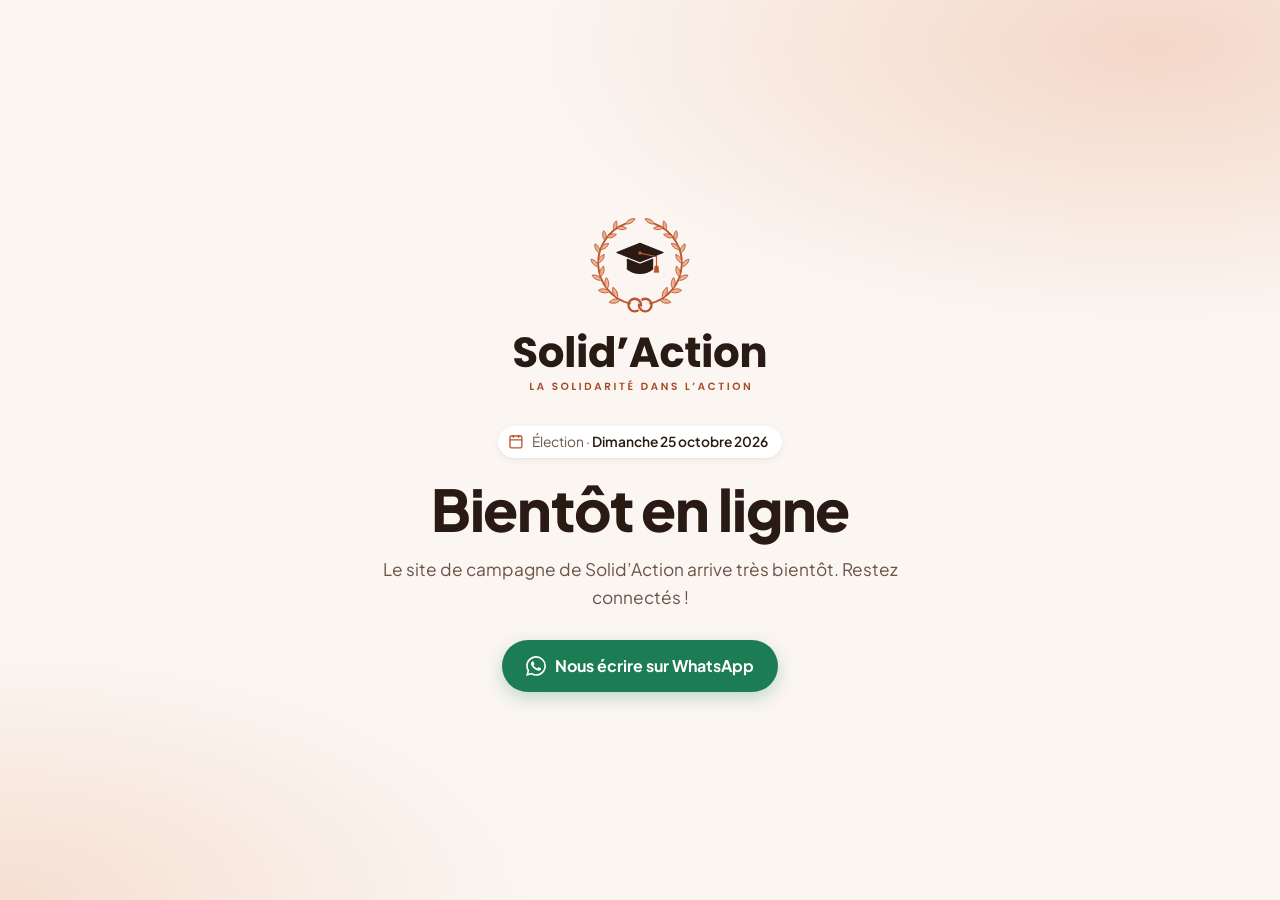
==== index.html @ 733fe998 "Photo de Pape Mamadou KANE (bureau et équipe)" ====
<!doctype html>
<html lang="fr">
<head>
  <meta charset="utf-8">
  <meta name="viewport" content="width=device-width, initial-scale=1, viewport-fit=cover">
  <title>Votez Solid’Action — Salam, candidat à la présidence de l’ASEST</title>
  <meta name="description" content="Salam et la liste Solid’Action, candidats à la présidence de l’Association des Étudiants et Stagiaires Sénégalais de Toulouse. Élection le dimanche 25 octobre 2026. La solidarité dans l’action.">
  <meta name="author" content="Cheikh Awa Balla Mbacke CISSE">
  <meta name="theme-color" content="#FBF6F1">

  <!-- Aperçu du lien sur WhatsApp, Facebook, etc.
       Adresse du site sur GitHub Pages. Si l'adresse change (nom de domaine personnalisé…),
       remplacez-la dans og:url et og:image. Voir README.md. -->
  <meta property="og:type" content="website">
  <meta property="og:locale" content="fr_FR">
  <meta property="og:site_name" content="Solid’Action">
  <meta property="og:title" content="Votez Solid’Action le 25 octobre — Salam, candidat à la présidence de l’ASEST">
  <meta property="og:description" content="Solidifier l’existant, rassembler les forces, construire la suite. Ensemble pour une meilleure communauté. Découvrez le programme et l’équipe de Salam.">
  <meta property="og:url" content="https://bambaxyz.github.io/Solid-Action/">
  <meta property="og:image" content="https://bambaxyz.github.io/Solid-Action/images/og-image.jpg?v=3">
  <meta property="og:image:width" content="1200">
  <meta property="og:image:height" content="630">
  <meta property="og:image:alt" content="Votez Solid’Action — Salam, candidat à la présidence de l’ASEST, élection le 25 octobre 2026">
  <meta name="twitter:card" content="summary_large_image">

  <link rel="icon" href="favicon.svg" type="image/svg+xml">
  <link rel="icon" href="images/logo/favicon-32.png" sizes="32x32" type="image/png">
  <link rel="apple-touch-icon" href="images/logo/apple-touch-icon.png">

  <link rel="preload" href="fonts/plus-jakarta-sans-latin-800-normal.woff2" as="font" type="font/woff2" crossorigin>
  <link rel="preload" href="fonts/plus-jakarta-sans-latin-400-normal.woff2" as="font" type="font/woff2" crossorigin>
  <link rel="stylesheet" href="css/style.css?v=202609251226">
  <!-- Le contenu est chargé tout de suite pour savoir si le site est ouvert ou en mode « Bientôt disponible » -->
  <script src="content.js?v=202609251226"></script>
  <script>
    (function () {
      try {
        var a = SITE.acces || {};
        if (a.ouvert !== false) return;
        var cle = "solidaction-apercu", code = new URLSearchParams(location.search).get("apercu"), memo = null;
        try {
          if (code === "off") localStorage.removeItem(cle);
          else if (code) localStorage.setItem(cle, code);
          memo = localStorage.getItem(cle);
        } catch (e) {}
        if ((code || memo) === a.codeApercu) document.documentElement.classList.add("apercu");
        else document.documentElement.classList.add("verrou");
      } catch (e) {}
    })();
  </script>
</head>
<body>
  <!-- Page d'attente (mode « Bientôt disponible », voir content.js section 0) -->
  <div class="bientot" id="bientot"></div>

  <a class="skip-link" href="#contenu">Aller au contenu</a>

  <!-- 1. MENU -->
  <header class="site-header" id="haut">
    <div class="container header-inner">
      <a class="brand" href="#accueil" aria-label="Solid’Action, retour à l’accueil">
        <img src="images/logo/logo-menu.svg" alt="Solid’Action" width="178" height="40">
      </a>
      <button class="burger" type="button" aria-expanded="false" aria-controls="menu" aria-label="Ouvrir le menu">
        <span></span><span></span><span></span>
      </button>
      <nav class="nav" id="menu" aria-label="Navigation principale">
        <ul>
          <li><a href="#candidat">Candidat</a></li>
          <li><a href="#programme">Programme</a></li>
          <li><a href="#gouvernement">Gouvernement</a></li>
          <li><a href="#equipe">Équipe</a></li>
          <li><a href="#contact">Contact</a></li>
        </ul>
        <a class="btn btn-primary btn-sm nav-cta" data-whatsapp href="#contact"><span data-icon="whatsapp"></span>WhatsApp</a>
      </nav>
    </div>
  </header>

  <main id="contenu">
    <noscript><p class="noscript">Activez JavaScript pour afficher le contenu du site Solid’Action.</p></noscript>

    <!-- 2. ACCUEIL -->
    <section class="hero" id="accueil" aria-labelledby="hero-titre">
      <div class="container hero-grid">
        <div class="hero-photo" data-hero-photo></div>
        <div class="hero-text">
          <p class="hero-badge" data-election-badge></p>
          <h1 id="hero-titre" class="hero-name" data-candidat-nom></h1>
          <p class="hero-role" data-candidat-fonction></p>
          <p class="hero-devise" data-slogan></p>
          <div class="countdown" data-countdown aria-live="off"></div>
          <div class="hero-actions">
            <a class="btn btn-primary" href="#programme">Découvrir le programme<span data-icon="bas"></span></a>
            <a class="btn btn-whatsapp" data-whatsapp href="#contact"><span data-icon="whatsapp"></span>Nous écrire sur WhatsApp</a>
          </div>
        </div>
      </div>
    </section>

    <!-- 3. LE CANDIDAT -->
    <section class="section" id="candidat" aria-labelledby="candidat-titre">
      <div class="container">
        <div class="candidat-grid">
          <div class="candidat-photo reveal" data-candidat-portrait></div>
          <div class="candidat-text reveal">
            <p class="eyebrow">Le candidat</p>
            <h2 id="candidat-titre" class="section-title" data-candidat-titre></h2>
            <p class="lead" data-candidat-accroche></p>
            <div class="bio" data-candidat-bio></div>
            <ul class="parcours" data-candidat-parcours></ul>
          </div>
        </div>
        <figure class="quote reveal" data-candidat-citation></figure>
        <ul class="stats" data-candidat-chiffres></ul>
      </div>
    </section>

    <!-- 4. NOS VALEURS -->
    <section class="section section-soft" id="valeurs" aria-labelledby="valeurs-titre">
      <div class="container">
        <div class="section-head center reveal">
          <img class="valeurs-logo" src="images/logo/logo-complet.svg" alt="Solid’Action — La solidarité dans l’action" width="280" height="190" loading="lazy">
          <h2 id="valeurs-titre" class="visually-hidden">Nos valeurs</h2>
          <p class="eyebrow">Nos valeurs</p>
        </div>
        <ul class="valeurs" data-valeurs></ul>
      </div>
    </section>

    <!-- 5. LE PROGRAMME -->
    <section class="section" id="programme" aria-labelledby="programme-titre">
      <div class="container">
        <div class="section-head reveal">
          <p class="eyebrow">Le programme</p>
          <h2 id="programme-titre" class="section-title">Nos propositions, commission par commission</h2>
          <p class="section-intro">Pour chaque commission : ce qui ne va pas aujourd’hui, et ce que nous ferons concrètement.</p>
        </div>
        <div class="commissions" data-commissions></div>
      </div>
    </section>

    <!-- 6. LE GOUVERNEMENT -->
    <section class="section section-dark" id="gouvernement" aria-labelledby="gouvernement-titre">
      <div class="container">
        <div class="section-head center reveal">
          <p class="eyebrow">L’équipe dirigeante</p>
          <h2 id="gouvernement-titre" class="section-title">Le gouvernement Solid’Action</h2>
          <p class="section-intro" data-gouvernement-intro></p>
        </div>
        <div class="organigramme" data-gouvernement></div>
      </div>
    </section>

    <!-- 7. NOS 100 PREMIERS JOURS -->
    <section class="section" id="cent-jours" aria-labelledby="cent-jours-titre">
      <div class="container">
        <div class="section-head center reveal">
          <p class="eyebrow">Nos engagements datés</p>
          <h2 id="cent-jours-titre" class="section-title">Nos 100 premiers jours</h2>
        </div>
        <ol class="timeline" data-cent-jours></ol>
      </div>
    </section>

    <!-- 8. DÉJÀ EN ACTION -->
    <section class="section section-soft" id="realisations" aria-labelledby="realisations-titre">
      <div class="container">
        <div class="section-head reveal">
          <p class="eyebrow">Déjà en action</p>
          <h2 id="realisations-titre" class="section-title">Nous n’avons pas attendu l’élection</h2>
        </div>
        <ul class="realisations" data-realisations></ul>
        <div class="guide reveal" data-guide></div>
      </div>
    </section>

    <!-- 9. L'ÉQUIPE DE CAMPAGNE -->
    <section class="section" id="equipe" aria-labelledby="equipe-titre">
      <div class="container">
        <div class="section-head center reveal">
          <p class="eyebrow">L’équipe de campagne</p>
          <h2 id="equipe-titre" class="section-title">Ils et elles portent la campagne</h2>
        </div>
        <ul class="equipe" data-equipe></ul>
      </div>
    </section>

    <!-- 10. LA VIDÉO -->
    <section class="section section-soft" id="video" aria-labelledby="video-titre">
      <div class="container video-grid">
        <div class="video-text reveal">
          <p class="eyebrow">La vidéo</p>
          <h2 id="video-titre" class="section-title" data-video-titre></h2>
          <p class="section-intro" data-video-texte></p>
        </div>
        <div class="video-frame reveal" data-video></div>
      </div>
    </section>

    <!-- 11. BOÎTE À IDÉES (envoi par WhatsApp, ou par Formspree si configuré dans content.js) -->
    <section class="section" id="idees" aria-labelledby="idees-titre">
      <div class="container narrow">
        <div class="section-head center reveal">
          <p class="eyebrow">Boîte à idées</p>
          <h2 id="idees-titre" class="section-title">Votre idée compte</h2>
          <p class="section-intro" data-idees-intro></p>
        </div>
        <form class="form reveal" name="boite-a-idees" method="POST" data-idees-form>
          <p class="visually-hidden"><label>Ne pas remplir : <input name="_gotcha" tabindex="-1" autocomplete="off"></label></p>
          <div class="field">
            <label for="idee">Votre idée <span class="req" aria-hidden="true">*</span></label>
            <textarea id="idee" name="idee" rows="5" required maxlength="2000" placeholder="Exemple : organiser des cours de français pour les nouveaux arrivants…"></textarea>
          </div>
          <div class="field">
            <label for="commission">Commission concernée</label>
            <select id="commission" name="commission" data-commission-select>
              <option value="Je ne sais pas">Je ne sais pas</option>
            </select>
          </div>
          <div class="field">
            <label for="nom">Votre nom <span class="optional">(facultatif)</span></label>
            <input id="nom" name="nom" type="text" autocomplete="name" maxlength="120">
          </div>
          <button class="btn btn-primary btn-block" type="submit"><span data-icon="envoyer"></span>Envoyer mon idée</button>
          <p class="form-note" data-form-note></p>
          <p class="form-status" role="status" aria-live="polite" data-form-status></p>
        </form>
      </div>
    </section>

    <!-- 12. QUESTIONS FRÉQUENTES -->
    <section class="section section-soft" id="faq" aria-labelledby="faq-titre">
      <div class="container narrow">
        <div class="section-head center reveal">
          <p class="eyebrow">Questions fréquentes</p>
          <h2 id="faq-titre" class="section-title">Voter, mode d’emploi</h2>
        </div>
        <div class="faq" data-faq></div>
      </div>
    </section>
  </main>

  <!-- 13. PIED DE PAGE -->
  <footer class="site-footer" id="contact">
    <div class="container footer-grid">
      <div class="footer-brand">
        <img src="images/logo/logo-complet-clair.svg" alt="Solid’Action — La solidarité dans l’action" width="240" height="163" loading="lazy">
      </div>
      <div class="footer-vote" data-footer-vote></div>
      <div class="footer-contact">
        <h2 class="footer-title">Nous contacter</h2>
        <ul class="footer-list" data-footer-contact></ul>
        <ul class="socials" data-socials></ul>
        <a class="btn btn-whatsapp" data-whatsapp href="#contact"><span data-icon="whatsapp"></span>Nous écrire sur WhatsApp</a>
      </div>
    </div>
    <div class="container footer-bottom">
      <p data-footer-bottom></p>
      <a href="#haut" class="to-top">Haut de page ↑</a>
    </div>
  </footer>

  <a class="wa-float" data-whatsapp href="#contact" aria-label="Nous écrire sur WhatsApp"><span data-icon="whatsapp"></span></a>

  <script src="js/icones.js?v=202609251226"></script>
  <script src="js/main.js?v=202609251226"></script>
</body>
</html>
---- css/style.css ----
/* ==========================================================================
   Solid'Action — feuille de style
   Mobile d'abord, puis tablette (≥ 768 px) et ordinateur (≥ 1024 px).
   ========================================================================== */

/* ---------- Polices (hébergées sur le site pour un chargement rapide) ---------- */
@font-face { font-family: "Plus Jakarta Sans"; font-weight: 400; font-style: normal; font-display: swap; src: url("../fonts/plus-jakarta-sans-latin-400-normal.woff2") format("woff2"); }
@font-face { font-family: "Plus Jakarta Sans"; font-weight: 500; font-style: normal; font-display: swap; src: url("../fonts/plus-jakarta-sans-latin-500-normal.woff2") format("woff2"); }
@font-face { font-family: "Plus Jakarta Sans"; font-weight: 600; font-style: normal; font-display: swap; src: url("../fonts/plus-jakarta-sans-latin-600-normal.woff2") format("woff2"); }
@font-face { font-family: "Plus Jakarta Sans"; font-weight: 700; font-style: normal; font-display: swap; src: url("../fonts/plus-jakarta-sans-latin-700-normal.woff2") format("woff2"); }
@font-face { font-family: "Plus Jakarta Sans"; font-weight: 800; font-style: normal; font-display: swap; src: url("../fonts/plus-jakarta-sans-latin-800-normal.woff2") format("woff2"); }

/* ---------- Couleurs et réglages (contrastes vérifiés AA) ---------- */
:root {
  --terracotta: #B9562F;       /* boutons, icônes, grands éléments (blanc dessus : 4,7:1) */
  --terracotta-dark: #9C4424;  /* survol des boutons */
  --terracotta-text: #A84A26;  /* petits textes terracotta sur fond crème (5,3:1) */
  --peach: #E9A98B;
  --peach-soft: #F8E3D7;
  --cream: #FBF6F1;
  --sand: #F5EBE3;
  --white: #FFFFFF;
  --brown: #2A1A14;            /* textes (15,6:1 sur crème) */
  --brown-2: #3B261D;
  --muted: #6B5448;            /* textes secondaires (6,5:1 sur crème) */
  --line: #EBDDD3;
  --whatsapp: #1C7C54;         /* vert WhatsApp foncé (blanc dessus : 5,2:1) */
  --todo: #FFF0A6;

  --font-title: "Plus Jakarta Sans", "Avenir Next", "Segoe UI", system-ui, sans-serif;
  --font-body: "Plus Jakarta Sans", "Segoe UI", system-ui, -apple-system, sans-serif;

  --radius-sm: 12px;
  --radius: 20px;
  --radius-lg: 28px;
  --shadow-sm: 0 1px 2px rgba(42, 26, 20, .05), 0 2px 8px rgba(42, 26, 20, .05);
  --shadow: 0 2px 4px rgba(42, 26, 20, .04), 0 12px 32px rgba(42, 26, 20, .08);
  --header-h: 64px;
  --gutter: 20px;
  --section-y: 72px;
}

/* ---------- Base ---------- */
*, *::before, *::after { box-sizing: border-box; }
html { scroll-behavior: smooth; scroll-padding-top: calc(var(--header-h) + 12px); -webkit-text-size-adjust: 100%; }
body {
  margin: 0;
  font-family: var(--font-body);
  font-size: 1rem;
  line-height: 1.6;
  color: var(--brown);
  background: var(--cream);
  -webkit-font-smoothing: antialiased;
  overflow-x: hidden;
}
img, svg, video, iframe { display: block; max-width: 100%; }
img { height: auto; }
h1, h2, h3 { font-family: var(--font-title); font-weight: 700; line-height: 1.15; margin: 0; letter-spacing: -.01em; }
h1, h2 { font-weight: 800; }
p { margin: 0; }
ul, ol { margin: 0; padding: 0; list-style: none; }
a { color: var(--terracotta-text); text-underline-offset: 3px; }
button, input, select, textarea { font: inherit; color: inherit; }
:focus-visible { outline: 3px solid var(--terracotta); outline-offset: 3px; border-radius: 6px; }

.container { width: 100%; max-width: 1160px; margin: 0 auto; padding: 0 var(--gutter); }
.container.narrow { max-width: 760px; }
.visually-hidden { position: absolute !important; width: 1px; height: 1px; padding: 0; margin: -1px; overflow: hidden; clip: rect(0 0 0 0); white-space: nowrap; border: 0; }
.skip-link { position: absolute; left: 12px; top: -60px; z-index: 100; background: var(--brown); color: var(--cream); padding: 10px 16px; border-radius: 10px; }
.skip-link:focus { top: 12px; }
.noscript { padding: 120px 20px; text-align: center; }
mark.todo { background: var(--todo); color: var(--brown); border-radius: 4px; padding: 0 .25em; font-size: .88em; font-weight: 500; }
.icon { width: 1.25em; height: 1.25em; flex-shrink: 0; }

/* Petits titres en capitales espacées, précédés d'une feuille de laurier */
.eyebrow {
  display: inline-flex; align-items: center; gap: .6em;
  font-family: var(--font-title); font-weight: 700;
  font-size: .78rem; letter-spacing: .2em; text-transform: uppercase;
  color: var(--terracotta-text);
  margin-bottom: 14px;
}
.eyebrow::before {
  content: ""; width: 18px; height: 9px; flex-shrink: 0;
  background: currentColor;
  -webkit-mask: url("data:image/svg+xml,%3Csvg xmlns='http://www.w3.org/2000/svg' viewBox='0 0 20 10'%3E%3Cpath d='M0 5C5 -.5 14 -.5 20 5 14 10.5 5 10.5 0 5Z'/%3E%3C/svg%3E") center/contain no-repeat;
          mask: url("data:image/svg+xml,%3Csvg xmlns='http://www.w3.org/2000/svg' viewBox='0 0 20 10'%3E%3Cpath d='M0 5C5 -.5 14 -.5 20 5 14 10.5 5 10.5 0 5Z'/%3E%3C/svg%3E") center/contain no-repeat;
  transform: rotate(-25deg);
}
.eyebrow .icon { display: none; }

/* ---------- Boutons ---------- */
.btn {
  display: inline-flex; align-items: center; justify-content: center; gap: .55em;
  min-height: 52px; padding: 12px 24px;
  border: 0; border-radius: 999px;
  font-family: var(--font-title); font-weight: 700; font-size: 1rem; line-height: 1.2;
  text-decoration: none; text-align: center; cursor: pointer;
  transition: background-color .2s, transform .2s, box-shadow .2s;
}
.btn:hover { transform: translateY(-1px); }
.btn:active { transform: none; }
.btn-primary { background: var(--terracotta); color: var(--white); box-shadow: 0 6px 18px rgba(185, 86, 47, .28); }
.btn-primary:hover { background: var(--terracotta-dark); }
.btn-whatsapp { background: var(--whatsapp); color: var(--white); box-shadow: 0 6px 18px rgba(28, 124, 84, .25); }
.btn-whatsapp:hover { background: #166645; }
.btn-light { background: var(--cream); color: var(--terracotta-text); }
.btn-light:hover { background: var(--white); }
.btn-sm { min-height: 42px; padding: 8px 18px; font-size: .92rem; }
.btn-block { width: 100%; }
.btn[disabled] { opacity: .6; cursor: wait; }

/* ---------- Sections ---------- */
.section { padding: var(--section-y) 0; position: relative; }
.section-soft { background: var(--sand); }
.section-head { margin-bottom: 40px; max-width: 680px; }
.section-head.center { text-align: center; margin-left: auto; margin-right: auto; }
.section-title { font-size: clamp(1.75rem, 6.4vw, 2.6rem); }
.section-intro { margin-top: 14px; color: var(--muted); font-size: 1.05rem; }
.section-head.center .section-intro { margin-left: auto; margin-right: auto; }
.lead { font-size: 1.15rem; line-height: 1.55; font-weight: 500; margin: 16px 0; }

/* ---------- Avatars (photo ou initiales) ---------- */
.avatar {
  position: relative; display: grid; place-items: center; overflow: hidden; flex-shrink: 0;
  border-radius: 50%;
  background: linear-gradient(140deg, #C9683F 0%, #9C4424 100%);
  color: var(--cream);
}
.avatar img { width: 100%; height: 100%; object-fit: cover; }
.avatar-initials { font-family: var(--font-title); font-weight: 600; letter-spacing: .02em; line-height: 1; }
.avatar::after { /* anneau décoratif discret, rappel du logo */
  content: ""; position: absolute; inset: 7%; border: 1.5px solid rgba(251, 246, 241, .22); border-radius: inherit; pointer-events: none;
}
.avatar:has(img)::after { display: none; }
.avatar-anonyme { display: grid; place-items: center; opacity: .85; }
.avatar-anonyme .icon { width: .95em; height: .95em; }
.avatar-md { width: 64px; height: 64px; font-size: 1.3rem; }
.avatar-lg { width: 132px; height: 132px; font-size: 2.6rem; box-shadow: 0 0 0 6px var(--brown), 0 0 0 8px var(--peach); }
.avatar-team { width: 84px; height: 84px; font-size: 1.5rem; box-shadow: 0 0 0 4px var(--white), var(--shadow); }
.avatar-portrait { width: 100%; aspect-ratio: 4 / 5; border-radius: var(--radius-lg); font-size: clamp(4rem, 22vw, 8rem); }
.avatar-portrait::after { border-radius: calc(var(--radius-lg) - 8px); }

/* ---------- Mode « Bientôt disponible » ---------- */
.bientot { display: none; }
html.verrou body > *:not(.bientot) { display: none !important; }
html.verrou .bientot {
  display: flex; align-items: center; justify-content: center; min-height: 100vh; min-height: 100dvh; padding: 40px var(--gutter);
  text-align: center; position: relative; overflow: hidden;
  background:
    radial-gradient(ellipse 70% 45% at 90% 5%, rgba(233, 169, 139, .4), transparent 70%),
    radial-gradient(ellipse 60% 40% at 0% 100%, rgba(233, 169, 139, .3), transparent 70%),
    var(--cream);
}
.bientot-inner { max-width: 520px; display: flex; flex-direction: column; align-items: center; }
.bientot-logo { width: min(280px, 72vw); height: auto; margin-bottom: 28px; }
.bientot .hero-badge { margin-bottom: 18px; }
.bientot h1 { font-size: clamp(2.2rem, 10vw, 3.6rem); letter-spacing: -.02em; }
.bientot-texte { margin: 14px 0 28px; color: var(--muted); font-size: 1.08rem; }
.apercu-badge {
  position: fixed; z-index: 60; left: 12px; bottom: calc(12px + env(safe-area-inset-bottom));
  background: var(--brown); color: var(--cream); font-size: .75rem; font-weight: 600; text-decoration: none;
  padding: 7px 12px; border-radius: 999px; box-shadow: var(--shadow); opacity: .9;
}

/* ==========================================================================
   1. MENU
   ========================================================================== */
.site-header {
  position: fixed; inset: 0 0 auto; z-index: 50; height: var(--header-h);
  background: rgba(251, 246, 241, .9);
  -webkit-backdrop-filter: saturate(1.4) blur(12px); backdrop-filter: saturate(1.4) blur(12px);
  transition: box-shadow .25s, background-color .25s;
}
.site-header.is-scrolled { box-shadow: 0 1px 0 var(--line), 0 6px 20px rgba(42, 26, 20, .06); }
.header-inner { height: 100%; display: flex; align-items: center; justify-content: space-between; gap: 16px; }
.brand img { height: 38px; width: auto; }
.burger {
  width: 46px; height: 46px; margin-right: -8px; border: 0; background: none; cursor: pointer;
  display: grid; place-content: center; gap: 5px; border-radius: 12px;
}
.burger span { display: block; width: 24px; height: 2.5px; background: var(--brown); border-radius: 2px; transition: transform .25s, opacity .2s; }
.menu-open .burger span:nth-child(1) { transform: translateY(7.5px) rotate(45deg); }
.menu-open .burger span:nth-child(2) { opacity: 0; }
.menu-open .burger span:nth-child(3) { transform: translateY(-7.5px) rotate(-45deg); }

.nav {
  position: fixed; top: var(--header-h); left: 0; right: 0;
  background: var(--cream); padding: 8px var(--gutter) 28px;
  box-shadow: 0 18px 30px rgba(42, 26, 20, .12);
  visibility: hidden; opacity: 0; transform: translateY(-8px);
  transition: opacity .22s, transform .22s, visibility 0s .22s;
}
.menu-open .nav { visibility: visible; opacity: 1; transform: none; transition: opacity .22s, transform .22s; }
.menu-open.site-header { background: var(--cream); }
.nav a:not(.btn) {
  display: block; padding: 14px 4px; border-bottom: 1px solid var(--line);
  font-family: var(--font-title); font-weight: 600; font-size: 1.15rem; color: var(--brown); text-decoration: none;
}
.nav a.is-active { color: var(--terracotta-text); }
.nav-cta { margin-top: 20px; width: 100%; }
.nav-cta.btn-primary { background: var(--whatsapp); box-shadow: none; }

/* ==========================================================================
   2. ACCUEIL
   ========================================================================== */
.hero {
  position: relative; overflow: hidden;
  padding: calc(var(--header-h) + 28px) 0 64px;
  background:
    radial-gradient(ellipse 60% 45% at 85% 12%, rgba(233, 169, 139, .35), transparent 70%),
    radial-gradient(ellipse 50% 40% at 0% 90%, rgba(233, 169, 139, .22), transparent 70%),
    var(--cream);
}
.hero::before { /* couronne de lauriers en filigrane */
  content: ""; position: absolute; width: 520px; height: 520px; right: -190px; bottom: -150px;
  background: url("../images/logo/logo-symbole.svg") center/contain no-repeat;
  opacity: .07; pointer-events: none;
}
.hero-grid { display: grid; gap: 32px; align-items: center; position: relative; }
.hero-photo {
  position: relative; width: min(56vw, 230px); margin: 0 auto; aspect-ratio: 4 / 5;
}
.hero-photo::before { /* arche décalée */
  content: ""; position: absolute; inset: 0; transform: translate(12px, 12px);
  border-radius: 999px 999px var(--radius-lg) var(--radius-lg);
  border: 2px solid var(--peach);
}
.hero-photo > img { object-position: 50% 12%; }
.hero-photo > img, .hero-placeholder {
  position: relative; width: 100%; height: 100%; object-fit: cover;
  border-radius: 999px 999px var(--radius-lg) var(--radius-lg);
  box-shadow: var(--shadow);
}
.hero-placeholder {
  display: grid; place-items: center; align-content: center; gap: 4px;
  background: linear-gradient(160deg, #C9683F 0%, #9C4424 100%);
  color: var(--cream);
}
.hero-placeholder img { width: 46%; height: auto; opacity: .95; }
.hero-placeholder-initials { font-family: var(--font-title); font-weight: 700; font-size: clamp(2.4rem, 12vw, 4rem); line-height: 1; letter-spacing: .04em; }

.hero-text { text-align: center; }
.hero-badge {
  display: inline-flex; align-items: center; gap: 8px; margin-bottom: 18px; padding: 7px 14px 7px 10px;
  background: var(--white); border-radius: 999px; box-shadow: var(--shadow-sm);
  font-size: .86rem; color: var(--muted); line-height: 1.3;
}
.hero-badge strong { color: var(--brown); font-weight: 600; }
.hero-badge .icon { color: var(--terracotta); width: 1.15em; height: 1.15em; }
.hero-name { font-size: clamp(2.4rem, 12.4vw, 5rem); line-height: 1; letter-spacing: -.025em; }
.hero-kicker { display: block; font-size: .36em; letter-spacing: .2em; text-transform: uppercase; color: var(--terracotta-text); font-weight: 600; margin-bottom: .45em; }
.hero-role { margin: 16px auto 0; max-width: 36ch; font-size: 1.02rem; color: var(--muted); font-weight: 500; line-height: 1.5; }
.hero-role strong { color: var(--brown); font-weight: 700; }
.hero-devise {
  margin: 16px auto 0; max-width: 34ch; padding-top: 16px; border-top: 1.5px solid var(--peach);
  font-family: var(--font-title); font-weight: 600; font-size: 1.02rem; line-height: 1.5; color: var(--terracotta-text);
}
.hero-slogan {
  display: inline-flex; align-items: center; gap: 10px; margin-top: 18px; white-space: nowrap;
  font-family: var(--font-title); font-weight: 600; font-size: clamp(.68rem, 3.1vw, .8rem); letter-spacing: .18em; text-transform: uppercase; color: var(--terracotta-text);
}
.hero-slogan::before, .hero-slogan::after { content: ""; width: 22px; height: 1.5px; background: var(--peach); }

.countdown { display: grid; grid-template-columns: repeat(4, 1fr); gap: 8px; margin: 26px auto 0; max-width: 380px; }
.cd-item { background: var(--white); border-radius: 16px; padding: 12px 4px 10px; box-shadow: var(--shadow-sm); display: grid; text-align: center; }
.cd-num { font-family: var(--font-title); font-weight: 800; font-size: clamp(1.4rem, 7vw, 1.9rem); line-height: 1.1; font-variant-numeric: tabular-nums; }
.cd-label { font-size: .68rem; letter-spacing: .14em; text-transform: uppercase; color: var(--muted); font-weight: 600; }
.cd-done { grid-column: 1 / -1; background: var(--white); border-radius: 16px; padding: 16px; font-family: var(--font-title); font-weight: 600; box-shadow: var(--shadow-sm); }
.hero-actions { display: grid; gap: 12px; margin-top: 28px; }
.hero-actions .btn .icon { width: 1.15em; height: 1.15em; }

/* ==========================================================================
   3. LE CANDIDAT
   ========================================================================== */
.candidat-grid { display: grid; gap: 36px; align-items: center; }
.candidat-photo { max-width: 320px; width: 100%; margin: 0 auto; position: relative; }
.candidat-photo::before {
  content: ""; position: absolute; inset: -14px 14px 14px -14px; border-radius: var(--radius-lg);
  background: var(--peach-soft); z-index: -1;
}
.bio p { color: var(--muted); margin-bottom: 12px; }
.parcours { display: grid; gap: 12px; margin-top: 24px; }
.parcours li { display: flex; gap: 14px; align-items: flex-start; background: var(--white); border-radius: var(--radius-sm); padding: 14px 16px; box-shadow: var(--shadow-sm); }
.parcours strong { display: block; font-family: var(--font-title); font-size: .78rem; letter-spacing: .16em; text-transform: uppercase; color: var(--terracotta-text); }
.parcours span:not(.parcours-icon) { display: block; font-size: .96rem; }
.parcours-icon { display: grid; place-items: center; width: 40px; height: 40px; border-radius: 50%; background: var(--peach-soft); color: var(--terracotta); flex-shrink: 0; }

.quote {
  position: relative; margin: 56px 0 0; padding: 36px 24px 30px;
  background: var(--peach-soft); border-radius: var(--radius-lg); overflow: hidden;
}
.quote::after { /* anneaux entrelacés en filigrane */
  content: ""; position: absolute; right: -30px; bottom: -40px; width: 180px; height: 120px; opacity: .5; pointer-events: none;
  background: url("data:image/svg+xml,%3Csvg xmlns='http://www.w3.org/2000/svg' viewBox='0 0 90 60' fill='none' stroke='%23E9A98B' stroke-width='3'%3E%3Ccircle cx='32' cy='30' r='22'/%3E%3Ccircle cx='58' cy='30' r='22'/%3E%3C/svg%3E") center/contain no-repeat;
}
.quote-mark { display: grid; place-items: center; width: 48px; height: 48px; border-radius: 50%; background: var(--terracotta); color: var(--white); margin-bottom: 16px; }
.quote-mark .icon { width: 22px; height: 22px; }
.quote .eyebrow { margin-bottom: 10px; }
.quote blockquote { margin: 0; position: relative; z-index: 1; }
.quote blockquote p { font-family: var(--font-title); font-weight: 600; font-size: clamp(1.15rem, 4.6vw, 1.6rem); line-height: 1.45; letter-spacing: -.005em; }
.quote-sign { margin-top: 18px; font-weight: 600; color: var(--terracotta-text); position: relative; z-index: 1; }

.stats { display: grid; gap: 12px; margin-top: 24px; }
.stat { background: var(--white); border-radius: var(--radius); padding: 18px 20px; box-shadow: var(--shadow-sm); display: flex; align-items: center; gap: 18px; }
.stat-num { font-family: var(--font-title); font-weight: 800; font-size: 2.2rem; line-height: 1; color: var(--terracotta); min-width: 4.6ch; font-variant-numeric: tabular-nums; white-space: nowrap; }
.stat-label { color: var(--muted); font-size: .95rem; line-height: 1.4; }

/* ==========================================================================
   4. NOS VALEURS
   ========================================================================== */
.valeurs-logo { width: 220px; height: auto; margin: 0 auto 20px; }
#valeurs .section-head { margin-bottom: 32px; }
.valeurs { display: grid; gap: 16px; }
.valeur { background: var(--white); border-radius: var(--radius); padding: 28px 24px; box-shadow: var(--shadow-sm); text-align: center; }
.valeur-icon { display: grid; place-items: center; width: 60px; height: 60px; margin: 0 auto 16px; border-radius: 50%; background: var(--terracotta); color: var(--white); box-shadow: 0 0 0 6px var(--peach-soft); }
.valeur-icon .icon { width: 26px; height: 26px; }
.valeur h3 { font-size: 1.3rem; margin-bottom: 8px; }
.valeur p { color: var(--muted); }

/* ==========================================================================
   5. LE PROGRAMME (accordéon sur mobile)
   ========================================================================== */
.commissions { display: grid; gap: 12px; }
.commission { background: var(--white); border-radius: var(--radius); box-shadow: var(--shadow-sm); border: 1px solid transparent; transition: border-color .2s, box-shadow .2s; }
.commission.is-open { border-color: var(--line); }
.commission-head { font-size: 1.1rem; }
.commission-toggle {
  width: 100%; display: flex; align-items: center; gap: 14px; padding: 16px 18px;
  background: none; border: 0; text-align: left; cursor: pointer; font: inherit; font-weight: 700;
  border-radius: var(--radius);
}
.commission-icon { display: grid; place-items: center; width: 46px; height: 46px; border-radius: 14px; background: var(--peach-soft); color: var(--terracotta); flex-shrink: 0; }
.commission-name { flex: 1; font-family: var(--font-title); }
.commission-chevron { color: var(--terracotta); transition: transform .25s; display: grid; }
.commission.is-open .commission-chevron { transform: rotate(180deg); }
.commission:not(.is-open) .commission-body { display: none; }
.commission-body { padding: 0 18px 22px; }
.constat { font-size: .95rem; color: var(--muted); padding: 14px 16px; background: var(--cream); border-radius: var(--radius-sm); border-left: 3px solid var(--peach); }
.constat-label, .props-label { display: block; font-family: var(--font-title); font-weight: 600; font-size: .72rem; letter-spacing: .18em; text-transform: uppercase; color: var(--terracotta-text); margin-bottom: 4px; font-style: normal; }
.props-label { margin: 18px 0 10px; }
.props { display: grid; gap: 10px; }
.props li { display: flex; gap: 10px; align-items: flex-start; line-height: 1.5; }
.props .icon { color: var(--terracotta); margin-top: .1em; }

/* ==========================================================================
   6. LE GOUVERNEMENT
   ========================================================================== */
.section-dark { background: var(--brown); color: var(--cream); overflow: hidden; }
.section-dark::before { /* lauriers en filigrane */
  content: ""; position: absolute; width: 640px; height: 640px; left: 50%; top: -120px; transform: translateX(-50%);
  background: url("../images/logo/logo-symbole-clair.svg") center/contain no-repeat; opacity: .05; pointer-events: none;
}
.section-dark .eyebrow { color: var(--peach); }
.section-dark .section-intro { color: #D9C6BB; }
.organigramme { position: relative; }
.chef { display: flex; flex-direction: column; align-items: center; text-align: center; gap: 6px; position: relative; padding-bottom: 44px; }
.chef .avatar-lg { margin-bottom: 14px; }
.chef .membre-role { color: var(--peach); }
.chef-nom { font-family: var(--font-title); font-size: 1.9rem; line-height: 1.15; }
.chef-slogan { font-size: .75rem; letter-spacing: .2em; text-transform: uppercase; color: #D9C6BB; }
.chef::after { content: ""; position: absolute; bottom: 0; left: 50%; width: 2px; height: 28px; background: rgba(233, 169, 139, .55); }
.chef-seul::after { display: none; }
/* bureau (vice-présidence, secrétariat…) */
.bureau { display: grid; gap: 16px; position: relative; max-width: 760px; margin: 0 auto; }
.bureau-card { background: var(--cream); color: var(--brown); border-radius: var(--radius); padding: 28px 22px 24px; display: flex; flex-direction: column; align-items: center; text-align: center; gap: 4px; position: relative; }
.avatar-bureau { width: 96px; height: 96px; font-size: 2rem; margin-bottom: 12px; box-shadow: 0 0 0 4px var(--white), 0 0 0 6px var(--peach); }
.bureau-nom { font-size: 1.35rem; }
.bureau-card .membre-statut { max-width: 30ch; }
.bureau-engagement { margin-top: 12px; font-style: italic; color: var(--brown-2); font-size: .95rem; line-height: 1.5; max-width: 34ch; }
.bureau + .poles, .bureau + .annonce { margin-top: 40px; }
/* annonce des commissions à venir */
.annonce { max-width: 860px; margin-left: auto; margin-right: auto; border: 1.5px dashed rgba(233, 169, 139, .5); border-radius: var(--radius); padding: 24px 20px; text-align: center; }
.annonce-texte { display: inline-flex; align-items: flex-start; gap: 10px; color: var(--cream); font-weight: 500; text-align: left; }
.annonce-texte .icon { color: var(--peach); margin-top: .15em; }
.annonce-commissions { display: flex; flex-wrap: wrap; justify-content: center; gap: 8px; margin-top: 18px; }
.annonce-commissions a { white-space: nowrap; display: inline-flex; align-items: center; gap: 8px; padding: 8px 14px; border-radius: 999px; background: rgba(251, 246, 241, .08); color: var(--cream); text-decoration: none; font-size: .88rem; font-weight: 500; transition: background-color .2s; }
.annonce-commissions a:hover { background: var(--terracotta); }
.annonce-commissions .icon { width: 1.05em; height: 1.05em; color: var(--peach); }
.annonce-commissions a:hover .icon { color: var(--cream); }
.poles { display: grid; gap: 16px; position: relative; }
.pole { background: var(--cream); color: var(--brown); border-radius: var(--radius); padding: 20px; display: flex; flex-direction: column; position: relative; }
.pole-head { display: flex; align-items: center; gap: 12px; padding-bottom: 16px; margin-bottom: 4px; border-bottom: 1px solid var(--line); }
.pole-icon { display: grid; place-items: center; width: 44px; height: 44px; border-radius: 14px; background: var(--terracotta); color: var(--white); flex-shrink: 0; }
.pole-kicker { display: block; font-size: .68rem; letter-spacing: .18em; text-transform: uppercase; color: var(--terracotta-text); font-weight: 600; }
.pole-head h3 { font-size: 1.12rem; }
.pole-membres { display: grid; gap: 4px; flex: 1; }
.membre { display: grid; grid-template-columns: auto 1fr; gap: 4px 14px; align-items: center; padding: 14px 0; }
.membre + .membre { border-top: 1px dashed var(--line); }
.membre-info { display: grid; min-width: 0; }
.membre-role { font-size: .68rem; letter-spacing: .14em; text-transform: uppercase; font-weight: 600; color: var(--terracotta-text); }
.membre-nom { font-family: var(--font-title); font-size: 1.02rem; line-height: 1.3; }
.membre-statut { font-size: .88rem; color: var(--muted); }
.membre-engagement { grid-column: 1 / -1; margin-top: 8px; font-size: .92rem; font-style: italic; color: var(--brown-2); padding-left: 12px; border-left: 2px solid var(--peach); }
.pole-link { display: inline-flex; align-items: center; gap: 6px; margin-top: 10px; font-weight: 600; font-size: .92rem; text-decoration: none; align-self: flex-start; }
.pole-link .icon { width: 1.05em; height: 1.05em; transition: transform .2s; }
.pole-link:hover .icon { transform: translateX(3px); }

/* ==========================================================================
   7. NOS 100 PREMIERS JOURS (verticale sur mobile)
   ========================================================================== */
.timeline { position: relative; display: grid; gap: 20px; counter-reset: step; }
.timeline::before { content: ""; position: absolute; left: 21px; top: 12px; bottom: 12px; width: 2px; background: linear-gradient(var(--peach), var(--terracotta)); border-radius: 2px; }
.step { position: relative; display: grid; grid-template-columns: 44px 1fr; gap: 16px; align-items: start; }
.step-dot { position: relative; z-index: 1; display: grid; place-items: center; width: 44px; height: 44px; border-radius: 50%; background: var(--terracotta); color: var(--white); font-family: var(--font-title); font-weight: 700; box-shadow: 0 0 0 6px var(--cream); }
.step-card { background: var(--white); border-radius: var(--radius); padding: 20px; box-shadow: var(--shadow-sm); }
.step-period { font-family: var(--font-title); font-weight: 600; font-size: .75rem; letter-spacing: .2em; text-transform: uppercase; color: var(--terracotta-text); }
.step-card h3 { font-size: 1.3rem; margin: 4px 0 12px; }
.step-card ul { display: grid; gap: 8px; }
.step-card li { position: relative; padding-left: 18px; color: var(--muted); line-height: 1.5; }
.step-card li::before { content: ""; position: absolute; left: 0; top: .6em; width: 7px; height: 7px; border-radius: 50%; background: var(--peach); }

/* ==========================================================================
   8. DÉJÀ EN ACTION
   ========================================================================== */
.realisations { display: grid; gap: 16px; }
.realisation { background: var(--white); border-radius: var(--radius); padding: 22px; box-shadow: var(--shadow-sm); overflow: hidden; }
.realisation img { margin: -22px -22px 18px; width: calc(100% + 44px); max-width: none; aspect-ratio: 16 / 10; object-fit: cover; }
.realisation-date { font-size: .74rem; letter-spacing: .16em; text-transform: uppercase; color: var(--terracotta-text); font-weight: 600; }
.realisation h3 { font-size: 1.2rem; margin: 6px 0 8px; }
.realisation p { color: var(--muted); }
.guide {
  position: relative; overflow: hidden; margin-top: 28px; padding: 28px 24px;
  background: linear-gradient(135deg, var(--terracotta) 0%, var(--terracotta-dark) 100%); color: var(--cream);
  border-radius: var(--radius-lg); display: grid; gap: 18px;
}
.guide::after { content: ""; position: absolute; width: 260px; height: 260px; right: -80px; top: -90px; background: url("../images/logo/logo-symbole-clair.svg") center/contain no-repeat; opacity: .12; pointer-events: none; }
.guide-icon { display: grid; place-items: center; width: 56px; height: 56px; border-radius: 16px; background: rgba(251, 246, 241, .16); }
.guide-icon .icon { width: 28px; height: 28px; }
.guide-kicker { display: inline-block; font-size: .7rem; letter-spacing: .18em; text-transform: uppercase; font-weight: 700; background: var(--cream); color: var(--terracotta-text); border-radius: 999px; padding: 3px 10px; margin-bottom: 10px; }
.guide h3 { font-size: 1.4rem; margin-bottom: 8px; }
.guide p { color: #FBE9DF; }
.guide .btn { position: relative; z-index: 1; }

/* ==========================================================================
   9. L'ÉQUIPE DE CAMPAGNE
   ========================================================================== */
.equipe { display: flex; flex-wrap: wrap; justify-content: center; gap: 28px 12px; }
.equipe .personne { width: calc((100% - 24px) / 3); }
.personne { display: flex; flex-direction: column; align-items: center; text-align: center; gap: 4px; }
.personne .avatar { margin-bottom: 12px; }
.personne strong { font-family: var(--font-title); font-size: .88rem; line-height: 1.3; overflow-wrap: anywhere; }
@media (min-width: 640px) { .personne strong { font-size: 1rem; } }
.personne span:not(.avatar):not(.avatar-initials) { font-size: .88rem; color: var(--muted); }

/* ==========================================================================
   10. LA VIDÉO (verticale)
   ========================================================================== */
.video-grid { display: grid; gap: 28px; align-items: center; }
.video-text { text-align: center; }
.video-frame {
  width: min(78vw, 320px); margin: 0 auto; aspect-ratio: 9 / 16;
  border-radius: 32px; overflow: hidden; background: var(--brown);
  box-shadow: 0 0 0 8px var(--white), var(--shadow);
}
.video-frame video, .video-frame iframe { width: 100%; height: 100%; object-fit: cover; border: 0; }
.video-placeholder {
  width: 100%; height: 100%; border: 0; display: flex; flex-direction: column; align-items: center; justify-content: center; gap: 16px;
  background: radial-gradient(circle at 50% 35%, #4A2E22, var(--brown) 70%); color: var(--cream);
  font-family: var(--font-title); font-weight: 600; font-size: .95rem;
}
button.video-placeholder { cursor: pointer; }
.play-btn { display: grid; place-items: center; width: 72px; height: 72px; border-radius: 50%; background: var(--terracotta); color: var(--white); box-shadow: 0 0 0 10px rgba(233, 169, 139, .18); }
.play-btn .icon { width: 30px; height: 30px; margin-left: 4px; fill: currentColor; }

/* ==========================================================================
   11. BOÎTE À IDÉES
   ========================================================================== */
.form { background: var(--white); border-radius: var(--radius-lg); padding: 24px 20px; box-shadow: var(--shadow); display: grid; gap: 18px; }
.field { display: grid; gap: 6px; }
.field label { font-weight: 600; font-size: .95rem; }
.req { color: var(--terracotta-text); }
.optional { color: var(--muted); font-weight: 400; }
.field input, .field select, .field textarea {
  width: 100%; min-height: 50px; padding: 12px 14px; font-size: 1rem; /* 16 px : pas de zoom sur iPhone */
  background: var(--cream); border: 1.5px solid var(--line); border-radius: var(--radius-sm);
  transition: border-color .2s, box-shadow .2s, background-color .2s;
}
.field textarea { resize: vertical; min-height: 130px; }
.field select {
  appearance: none; -webkit-appearance: none; padding-right: 44px;
  background: var(--cream) url("data:image/svg+xml,%3Csvg xmlns='http://www.w3.org/2000/svg' viewBox='0 0 24 24' fill='none' stroke='%23B9562F' stroke-width='2.2' stroke-linecap='round' stroke-linejoin='round'%3E%3Cpath d='m6 9 6 6 6-6'/%3E%3C/svg%3E") right 14px center / 20px no-repeat;
}
.field input:focus, .field select:focus, .field textarea:focus { outline: none; border-color: var(--terracotta); background-color: var(--white); box-shadow: 0 0 0 4px rgba(185, 86, 47, .15); }
.form-note { display: flex; align-items: center; justify-content: center; gap: 8px; font-size: .88rem; color: var(--muted); text-align: center; }
.form-note:empty { display: none; }
.form-note .icon { color: var(--whatsapp); width: 1.1em; height: 1.1em; }
.form-status { font-size: .95rem; min-height: 1.4em; text-align: center; color: var(--muted); }
.form-status:empty { display: none; }
.form-status.is-ok { color: var(--whatsapp); font-weight: 600; background: #E7F3ED; padding: 12px; border-radius: var(--radius-sm); }
.form-status.is-error { color: #9B2C1F; background: #FBE9E5; padding: 12px; border-radius: var(--radius-sm); }

/* ==========================================================================
   12. FAQ
   ========================================================================== */
.faq { display: grid; gap: 10px; }
.faq-item { background: var(--white); border-radius: var(--radius); box-shadow: var(--shadow-sm); }
.faq-item summary {
  list-style: none; cursor: pointer; display: flex; align-items: center; justify-content: space-between; gap: 16px;
  padding: 18px 20px; font-family: var(--font-title); font-weight: 600; font-size: 1.02rem; border-radius: var(--radius);
}
.faq-item summary::-webkit-details-marker { display: none; }
.faq-item summary .icon { color: var(--terracotta); transition: transform .25s; }
.faq-item[open] summary .icon { transform: rotate(180deg); }
.faq-body { padding: 0 20px 20px; color: var(--muted); }

/* ==========================================================================
   13. PIED DE PAGE
   ========================================================================== */
.site-footer { background: var(--brown); color: var(--cream); padding: 64px 0 calc(28px + env(safe-area-inset-bottom)); }
.footer-grid { display: grid; gap: 40px; }
.footer-brand img { width: 220px; }
.footer-title { font-family: var(--font-title); font-size: .78rem; font-weight: 600; letter-spacing: .2em; text-transform: uppercase; color: var(--peach); margin-bottom: 14px; }
.footer-date { font-family: var(--font-title); font-weight: 700; font-size: 1.5rem; line-height: 1.2; margin-bottom: 12px; }
.footer-list { display: grid; gap: 10px; }
.footer-list li { display: flex; gap: 10px; align-items: flex-start; }
.footer-list .icon { color: var(--peach); margin-top: .15em; }
.footer-list a { color: var(--cream); }
.footer-slogan { margin-top: 20px; font-size: .75rem; letter-spacing: .22em; text-transform: uppercase; color: var(--peach); font-weight: 600; }
.socials { display: flex; gap: 10px; margin: 20px 0; }
.socials:empty { display: none; }
.socials a { display: grid; place-items: center; width: 44px; height: 44px; border-radius: 50%; background: rgba(251, 246, 241, .1); color: var(--cream); transition: background-color .2s; }
.socials a:hover { background: var(--terracotta); }
.socials .icon { width: 20px; height: 20px; }
.site-footer .btn-whatsapp { margin-top: 8px; }
.footer-bottom { display: flex; flex-wrap: wrap; gap: 12px 24px; justify-content: space-between; margin-top: 48px; padding-top: 24px; border-top: 1px solid rgba(251, 246, 241, .12); font-size: .85rem; color: #CDB8AC; }
.to-top { color: var(--peach); text-decoration: none; font-weight: 600; }

/* Bouton WhatsApp flottant (mobile) */
.wa-float {
  position: fixed; z-index: 40; right: 16px; bottom: calc(16px + env(safe-area-inset-bottom));
  width: 54px; height: 54px; border-radius: 50%; display: grid; place-items: center;
  background: var(--whatsapp); color: var(--white); box-shadow: 0 8px 22px rgba(28, 124, 84, .35);
  opacity: 0; transform: translateY(16px) scale(.9); pointer-events: none;
  transition: opacity .3s, transform .3s;
}
.wa-float .icon { width: 28px; height: 28px; }
.past-hero .wa-float { opacity: 1; transform: none; pointer-events: auto; }

/* ---------- Animations d'apparition (désactivées si « réduire les animations ») ---------- */
.js-reveal .reveal { opacity: 0; transform: translateY(22px); transition: opacity .7s ease, transform .7s cubic-bezier(.2, .7, .2, 1); }
.js-reveal .reveal.is-visible { opacity: 1; transform: none; }
.js-reveal .stats .reveal:nth-child(2), .js-reveal .valeurs .reveal:nth-child(2), .js-reveal .timeline .reveal:nth-child(2) { transition-delay: .1s; }
.js-reveal .stats .reveal:nth-child(3), .js-reveal .valeurs .reveal:nth-child(3), .js-reveal .timeline .reveal:nth-child(3) { transition-delay: .2s; }
@media (prefers-reduced-motion: reduce) {
  html { scroll-behavior: auto; }
  *, *::before, *::after { transition-duration: .01ms !important; animation-duration: .01ms !important; transition-delay: 0s !important; }
}

/* ==========================================================================
   TABLETTE ≥ 640 px / 768 px
   ========================================================================== */
@media (min-width: 640px) {
  :root { --gutter: 32px; --section-y: 88px; }
  .hero-actions { grid-template-columns: auto auto; justify-content: center; }
  .stats { grid-template-columns: repeat(3, 1fr); }
  .stat { flex-direction: column; align-items: flex-start; gap: 10px; padding: 24px; }
  .equipe { gap: 32px 16px; }
  .equipe .personne { width: calc((100% - 48px) / 4); }
  .avatar-team { width: 104px; height: 104px; font-size: 1.8rem; }
  .form { padding: 36px; }
  .guide { grid-template-columns: auto 1fr; align-items: center; padding: 36px; }
  .guide .btn { grid-column: 2; justify-self: start; }
  .quote { padding: 44px 44px 36px; }
}

@media (min-width: 768px) {
  .valeurs { grid-template-columns: repeat(3, 1fr); gap: 20px; }
  .commissions { grid-template-columns: repeat(2, 1fr); gap: 20px; align-items: stretch; }
  .commission-toggle { cursor: default; padding: 24px 24px 18px; }
  .commission-chevron { display: none; }
  .commission-body { padding: 0 24px 26px; }
  .realisations { grid-template-columns: repeat(3, 1fr); gap: 20px; }
  .bureau-2 { grid-template-columns: repeat(2, 1fr); gap: 20px; }
  .bureau-3 { grid-template-columns: repeat(3, 1fr); gap: 20px; }
  .bureau-2, .bureau-3 { padding-top: 28px; }
  .bureau-2::before, .bureau-3::before { content: ""; position: absolute; top: 0; height: 2px; background: rgba(233, 169, 139, .55); }
  .bureau-2::before { left: 25%; right: 25%; }
  .bureau-3::before { left: calc(100% / 6); right: calc(100% / 6); }
  .bureau-2 .bureau-card::before, .bureau-3 .bureau-card::before { content: ""; position: absolute; top: -28px; left: 50%; width: 2px; height: 28px; background: rgba(233, 169, 139, .55); }
  .bureau-1 .bureau-card { max-width: 420px; margin: 0 auto; }
  .poles { grid-template-columns: repeat(2, 1fr); gap: 20px; padding-top: 28px; }
  /* organigramme : trait horizontal reliant les commissions */
  .poles::before { content: ""; position: absolute; top: 0; left: 25%; right: 25%; height: 2px; background: rgba(233, 169, 139, .55); }
  .pole::before { content: ""; position: absolute; top: -28px; left: 50%; width: 2px; height: 28px; background: rgba(233, 169, 139, .55); }
  .pole:nth-child(n+3)::before { display: none; }
  .chef { padding-bottom: 28px; }
}

/* ==========================================================================
   ORDINATEUR ≥ 1024 px
   ========================================================================== */
@media (min-width: 1024px) {
  :root { --header-h: 76px; --section-y: 112px; }
  .brand img { height: 42px; }
  .burger { display: none; }
  .nav {
    position: static; visibility: visible; opacity: 1; transform: none; box-shadow: none; background: none; padding: 0;
    display: flex; align-items: center; gap: 28px;
  }
  .nav ul { display: flex; gap: 6px; }
  .nav a:not(.btn) { border: 0; padding: 8px 12px; font-size: .98rem; border-radius: 999px; position: relative; }
  .nav a:not(.btn):hover { color: var(--terracotta-text); }
  .nav a.is-active::after { content: ""; position: absolute; left: 12px; right: 12px; bottom: 2px; height: 2px; border-radius: 2px; background: var(--terracotta); }
  .nav-cta { margin: 0; width: auto; }

  .hero { padding: calc(var(--header-h) + 56px) 0 96px; min-height: min(100vh, 900px); display: flex; align-items: center; }
  .hero-grid { grid-template-columns: 1.15fr .85fr; gap: 64px; }
  .hero-photo { order: 2; width: 100%; max-width: 420px; }
  .hero-text { text-align: left; }
  .hero-role { margin-left: 0; font-size: 1.12rem; }
  .hero-devise { margin-left: 0; font-size: 1.1rem; }
  .countdown { margin-left: 0; max-width: 440px; gap: 12px; }
  .hero-actions { justify-content: start; }

  .candidat-grid { grid-template-columns: 5fr 7fr; gap: 72px; }
  .candidat-photo { max-width: 420px; }
  .quote { margin-top: 80px; padding: 56px 72px 48px; }

  .commissions { grid-template-columns: repeat(3, 1fr); }

  .poles { grid-template-columns: repeat(3, 1fr); gap: 24px; }
  .poles::before { left: calc(100% / 6); right: calc(100% / 6); }
  .pole:nth-child(n+3)::before { display: block; }
  .pole:nth-child(n+4)::before { display: none; }

  /* frise horizontale */
  .timeline { grid-template-columns: repeat(3, 1fr); gap: 28px; }
  .timeline::before { left: calc(100% / 6); right: calc(100% / 6); top: 21px; bottom: auto; width: auto; height: 2px; background: linear-gradient(90deg, var(--peach), var(--terracotta)); }
  .step { grid-template-columns: 1fr; grid-template-rows: auto 1fr; justify-items: center; gap: 20px; }
  .step-card { width: 100%; height: 100%; padding: 26px; }

  .equipe { gap: 36px 20px; }
  .equipe .personne { width: calc((100% - 100px) / 6); }

  .video-grid { grid-template-columns: 1fr auto; gap: 80px; max-width: 980px; }
  .video-text { text-align: left; }
  .video-frame { width: 340px; }

  .footer-grid { grid-template-columns: 1fr 1fr 1fr; gap: 48px; }
  .wa-float { display: none; }
}
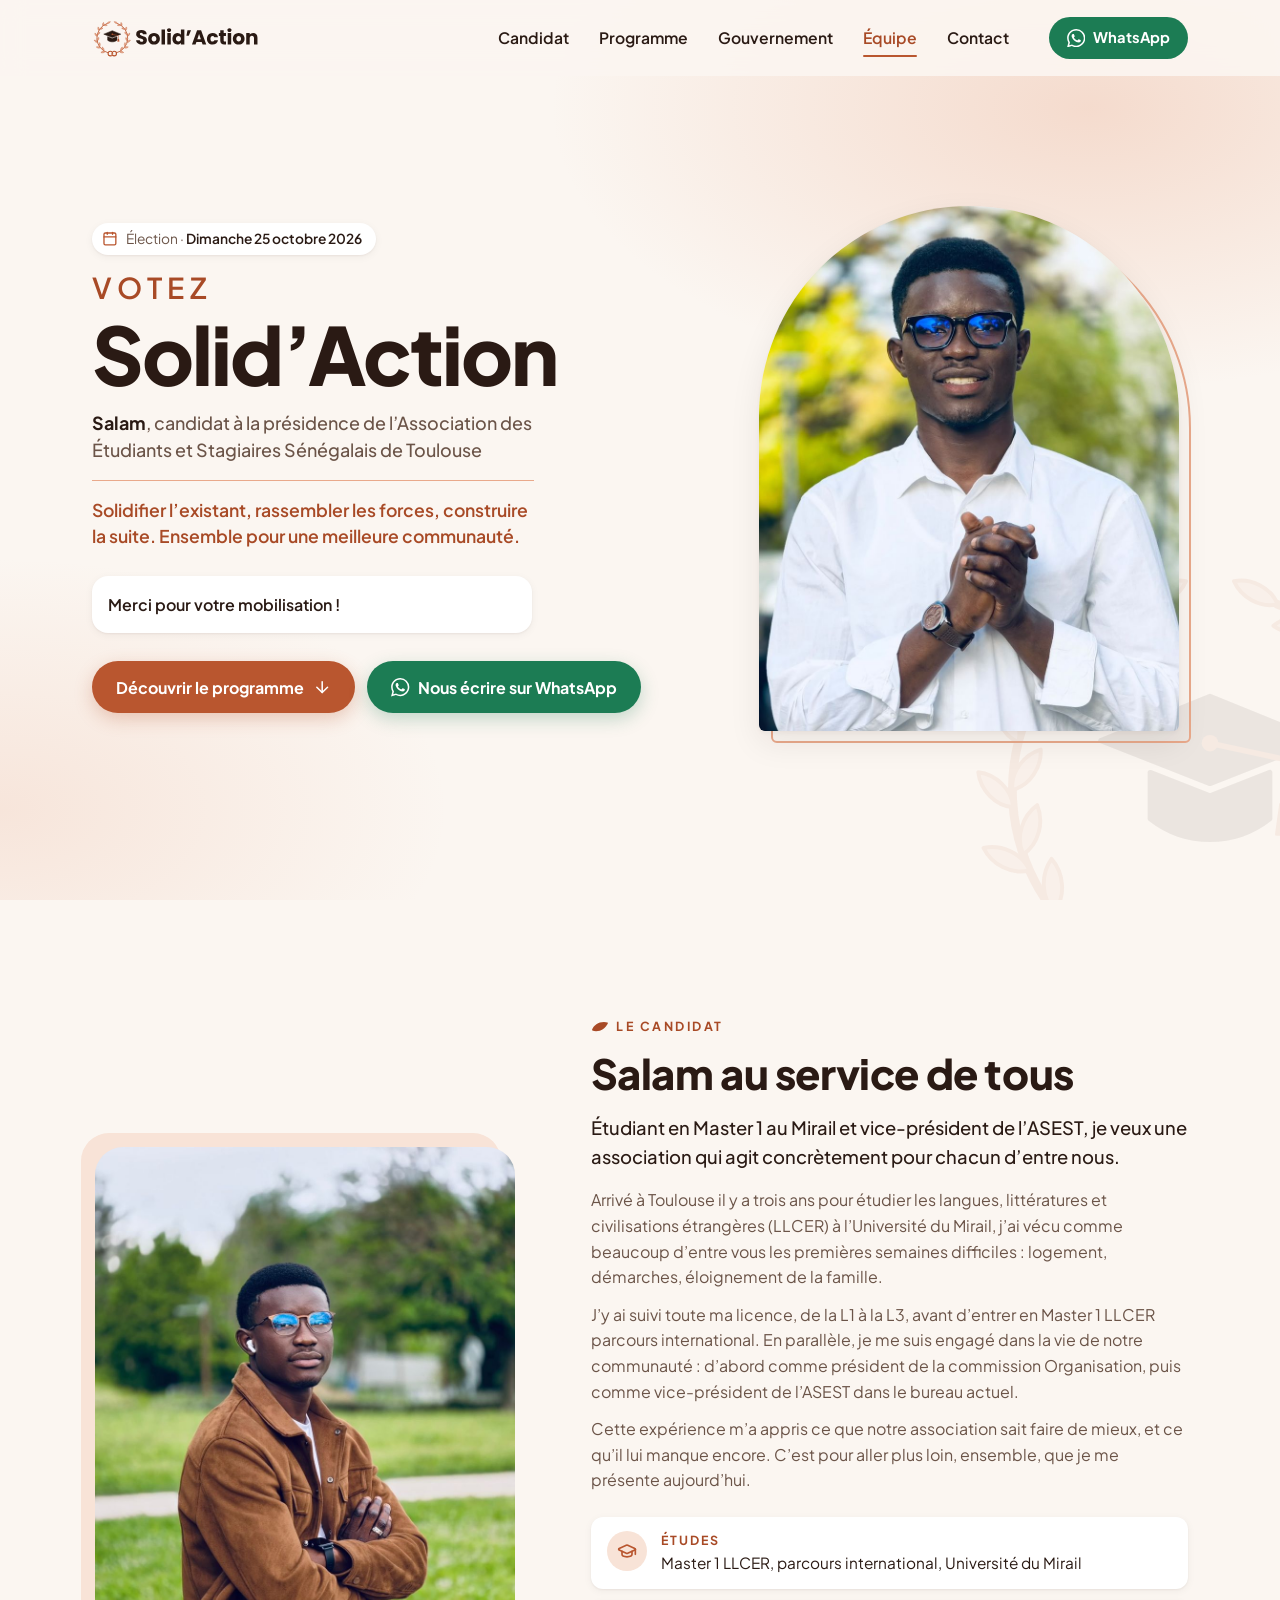
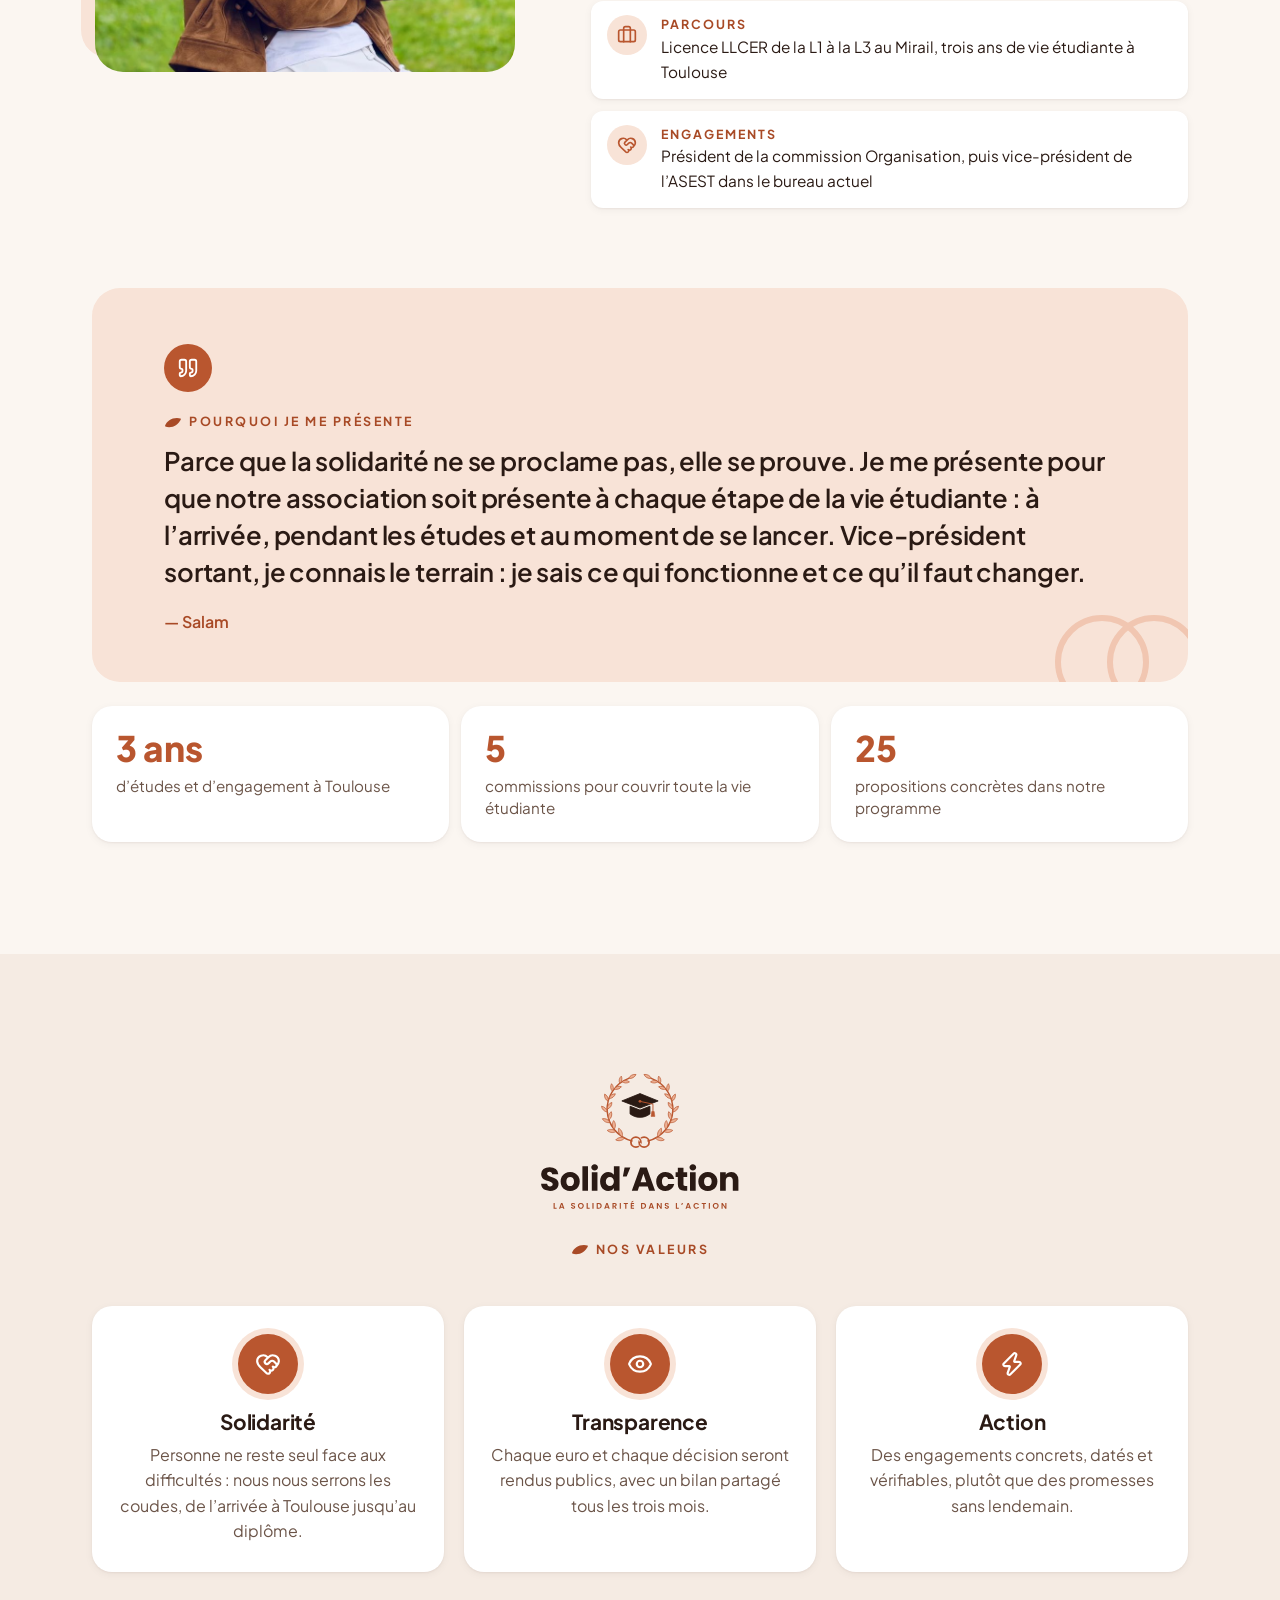
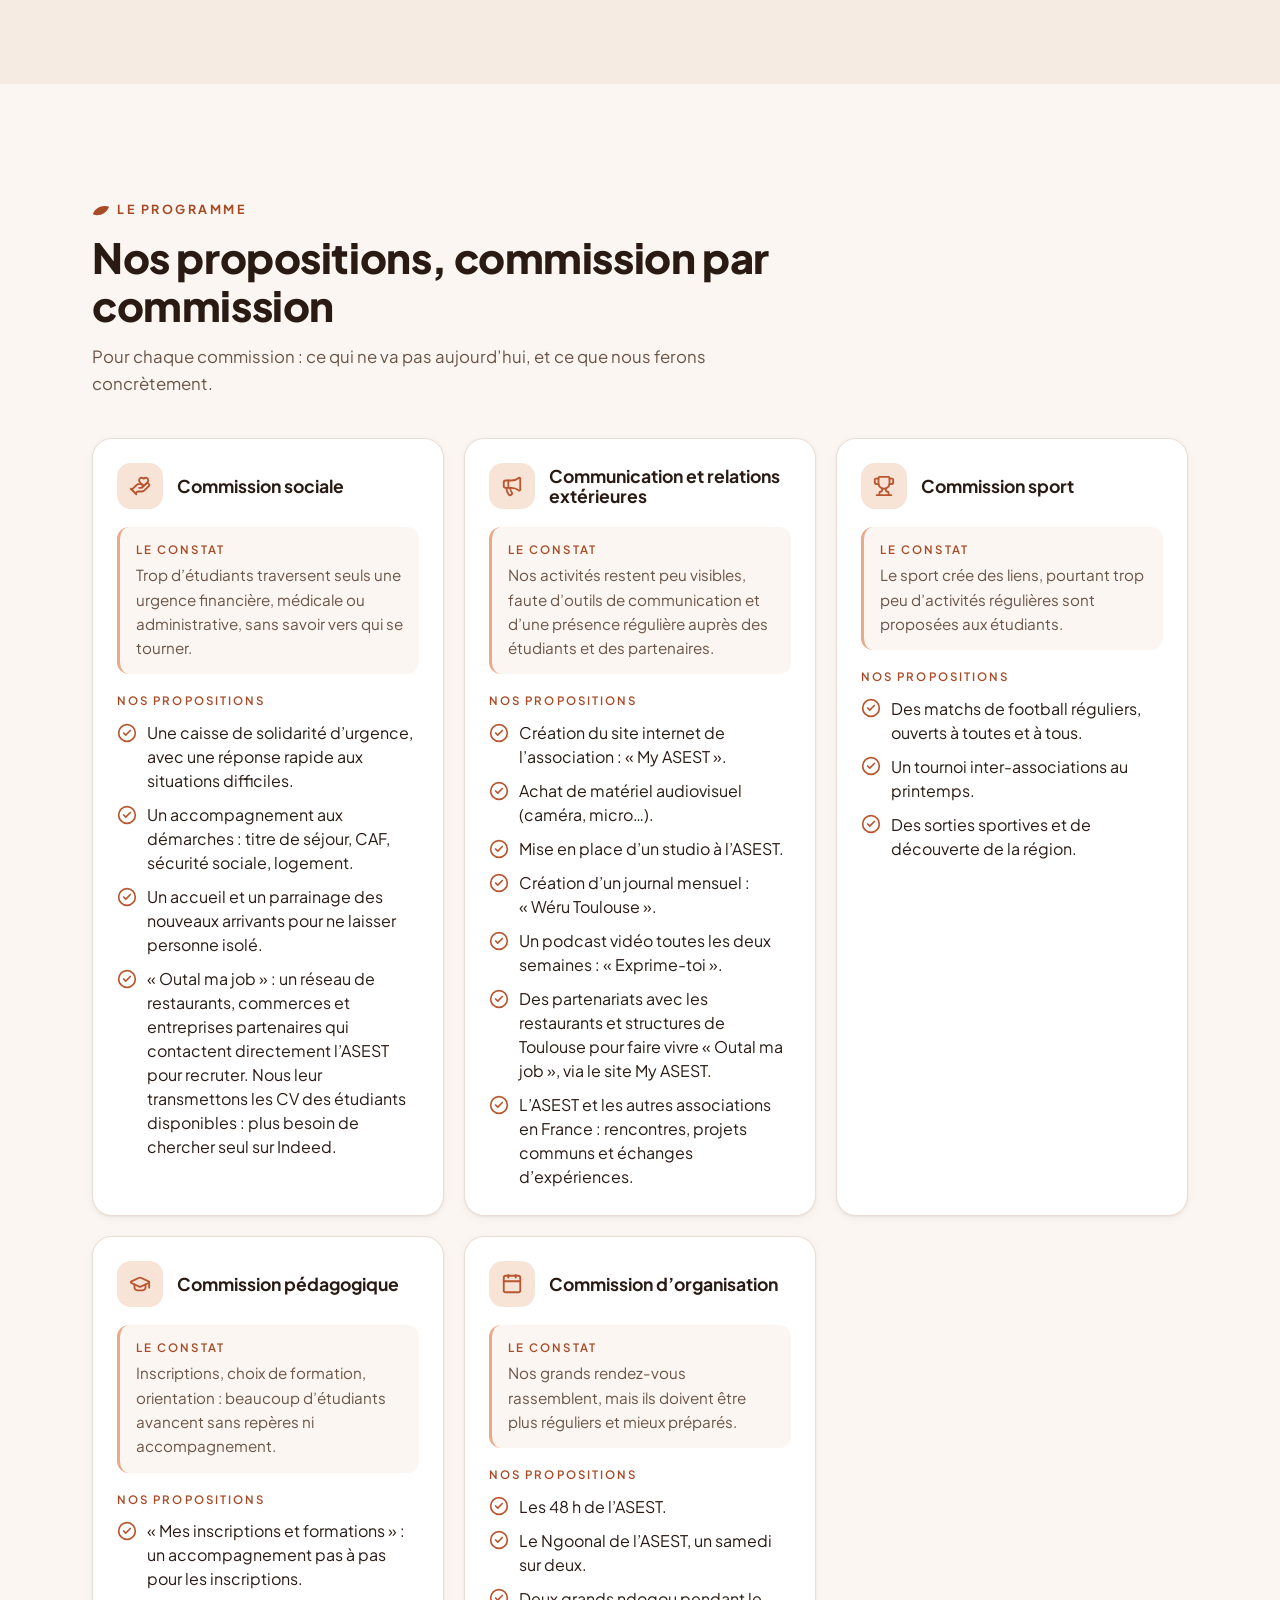
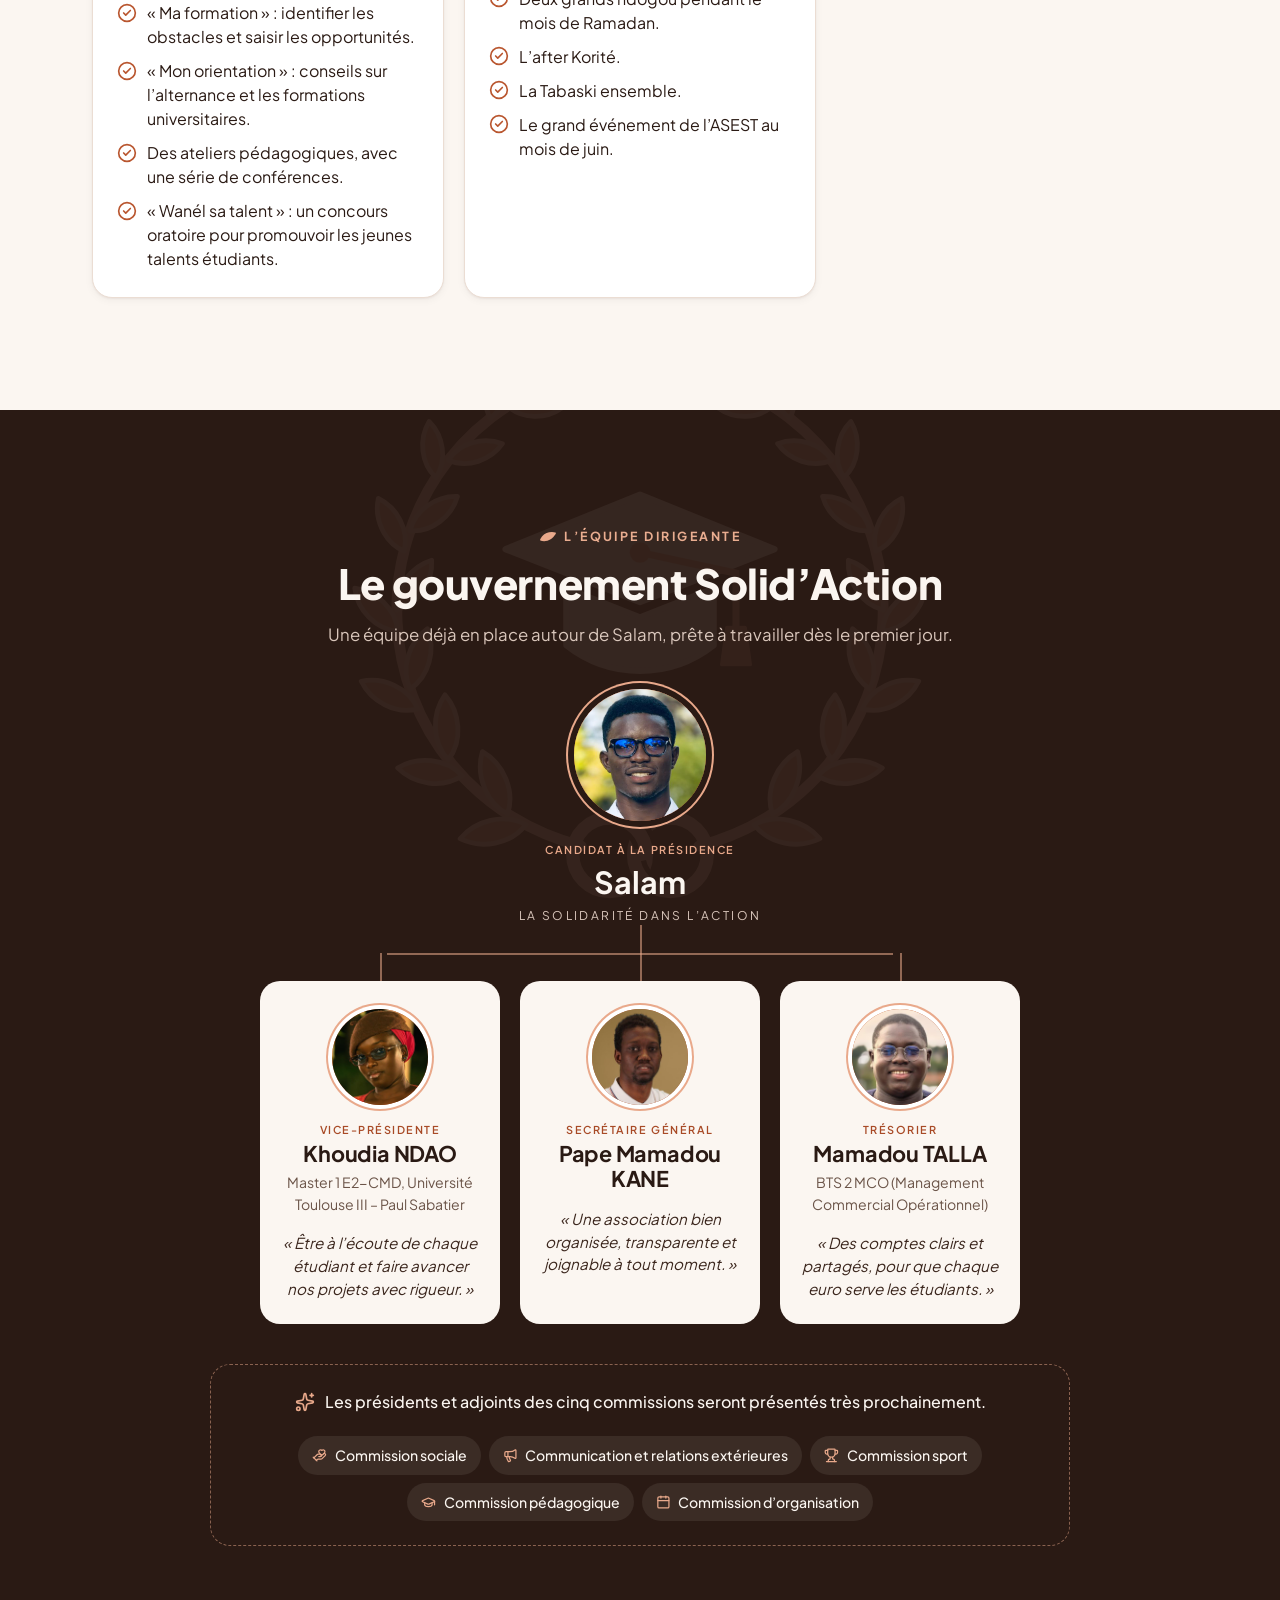
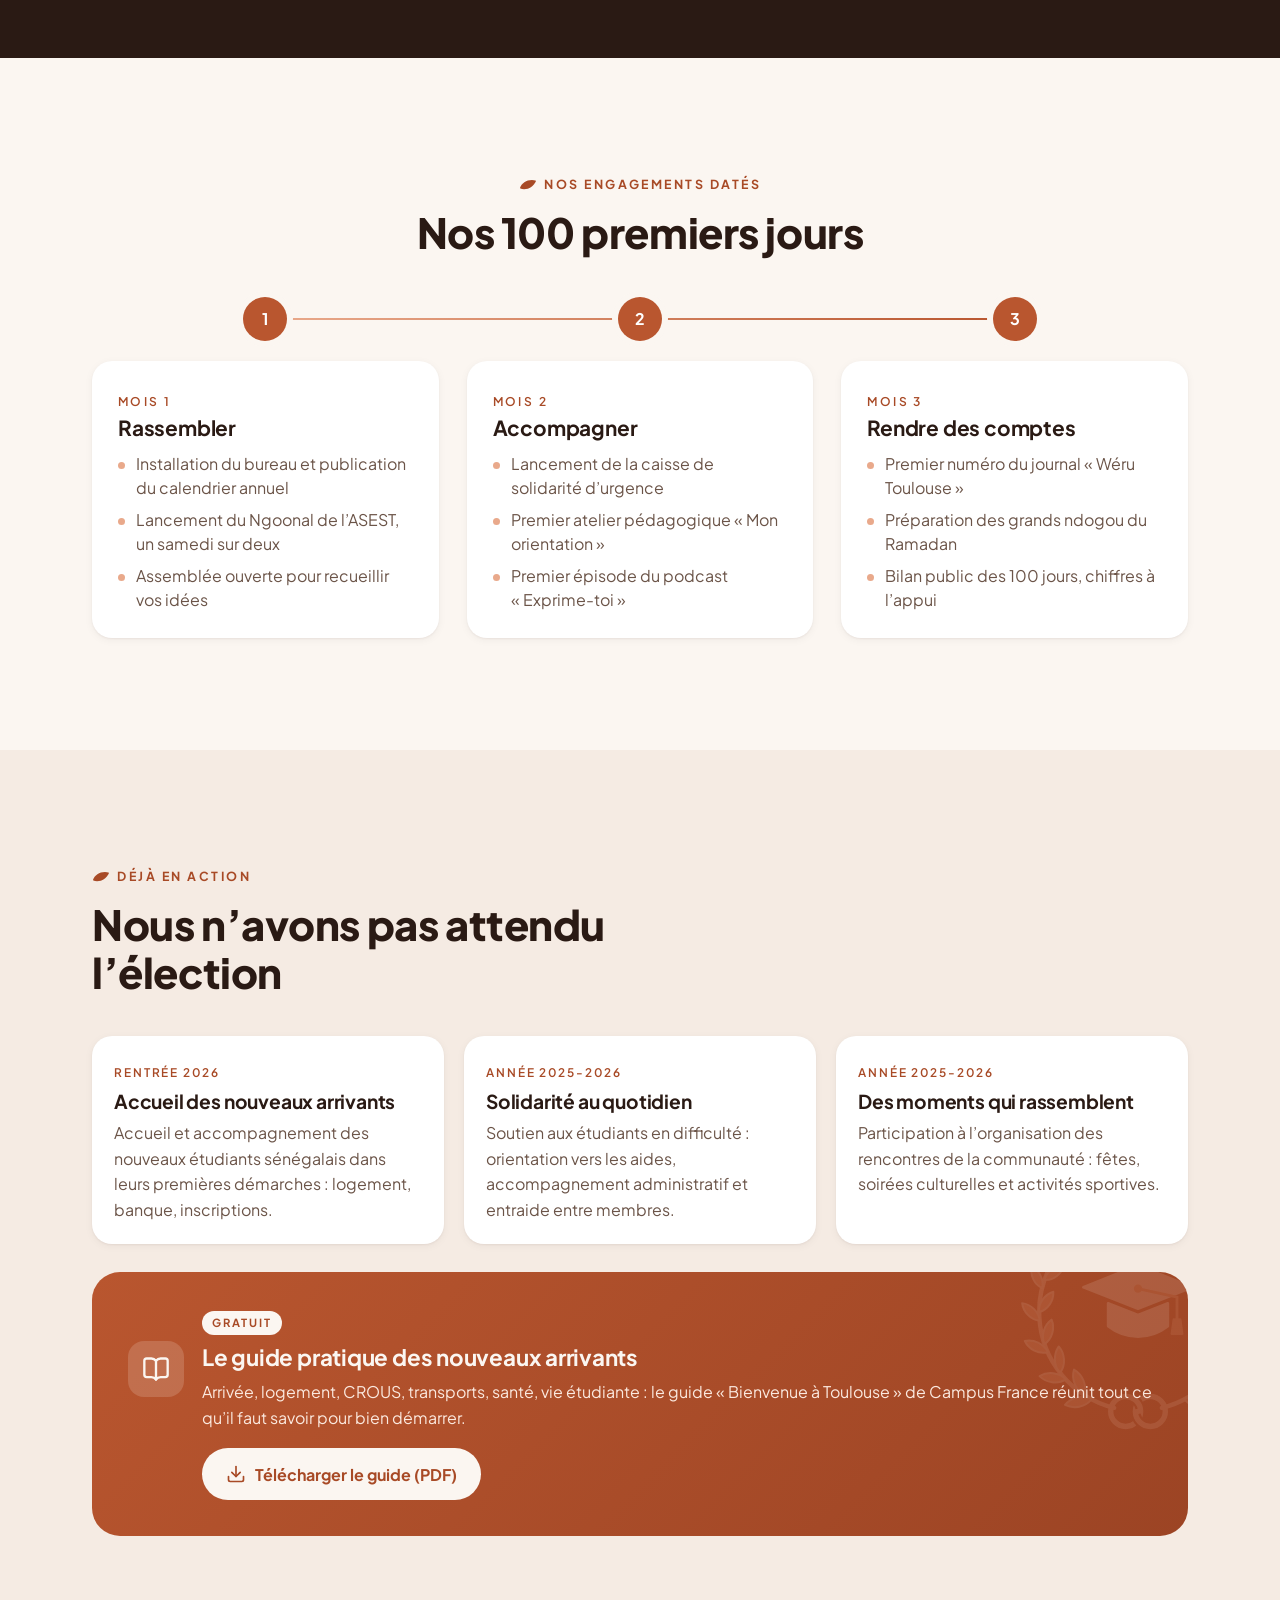
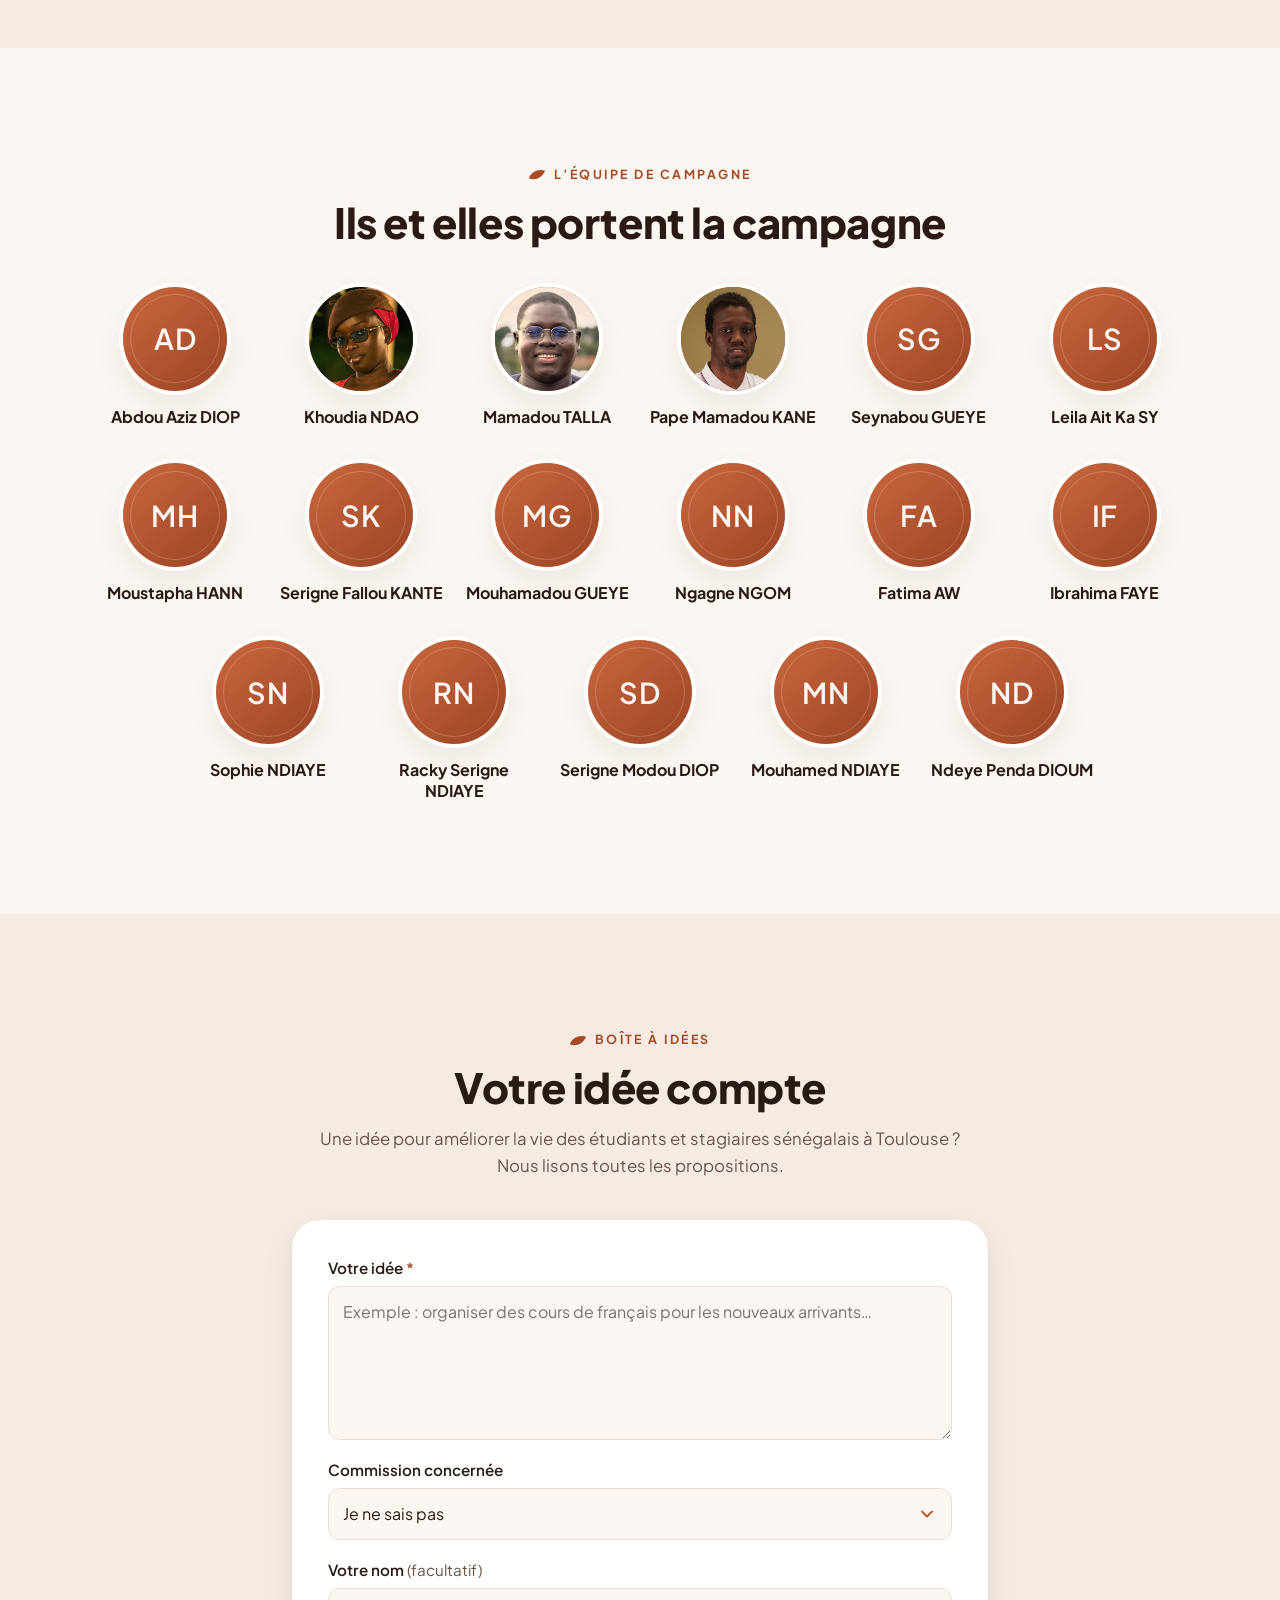
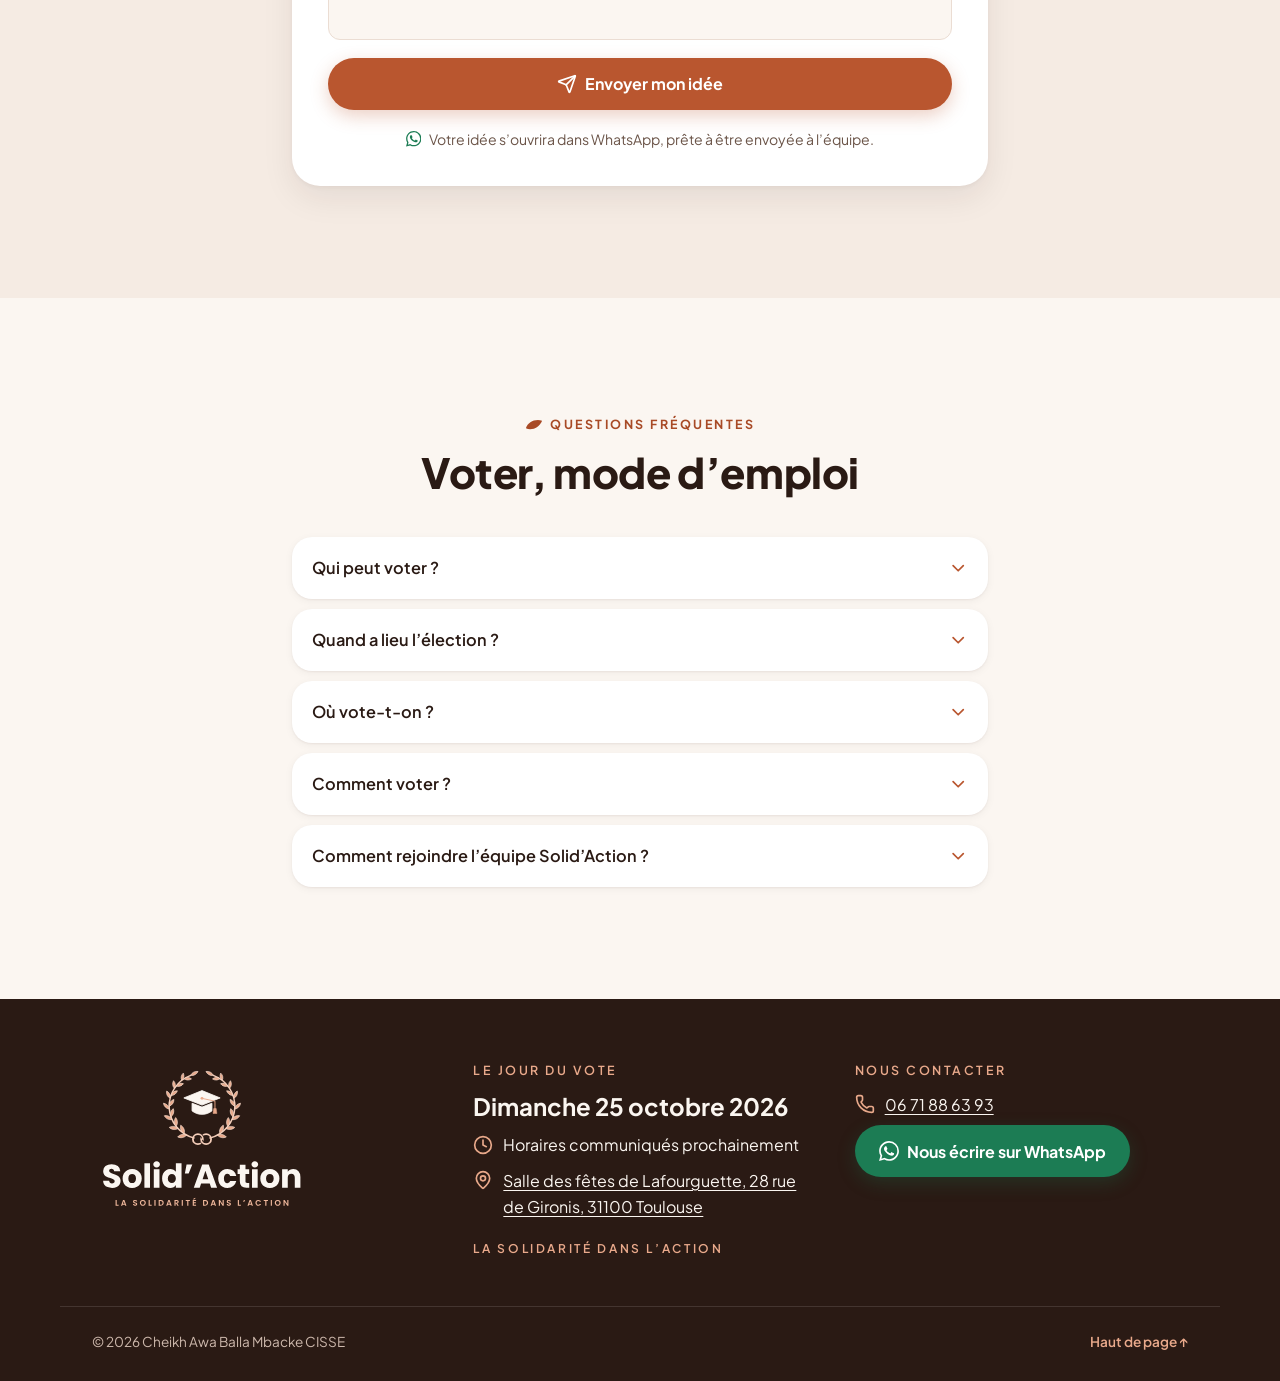
==== commit 01a43426: "Lancement : site ouvert au public Co-Authored-By: Claude Opus 5.5 <noreply@anthropic.com> Claude-Ses" ====
--- a/index.html
+++ b/index.html
@@ -29,9 +29,10 @@
 
   <link rel="preload" href="fonts/plus-jakarta-sans-latin-800-normal.woff2" as="font" type="font/woff2" crossorigin>
   <link rel="preload" href="fonts/plus-jakarta-sans-latin-400-normal.woff2" as="font" type="font/woff2" crossorigin>
-  <link rel="stylesheet" href="css/style.css?v=202609251226">
+  <link rel="stylesheet" href="css/style.css?v=202609251416">
   <!-- Le contenu est chargé tout de suite pour savoir si le site est ouvert ou en mode « Bientôt disponible » -->
-  <script src="content.js?v=202609251226"></script>
+  <!-- content.js est toujours rechargé à neuf : une modification du contenu est visible tout de suite -->
+  <script>document.write('<script src="content.js?t=' + Date.now() + '"><\/script>');</script>
   <script>
     (function () {
       try {
@@ -263,7 +264,7 @@
 
   <a class="wa-float" data-whatsapp href="#contact" aria-label="Nous écrire sur WhatsApp"><span data-icon="whatsapp"></span></a>
 
-  <script src="js/icones.js?v=202609251226"></script>
-  <script src="js/main.js?v=202609251226"></script>
+  <script src="js/icones.js?v=202609251416"></script>
+  <script src="js/main.js?v=202609251416"></script>
 </body>
 </html>
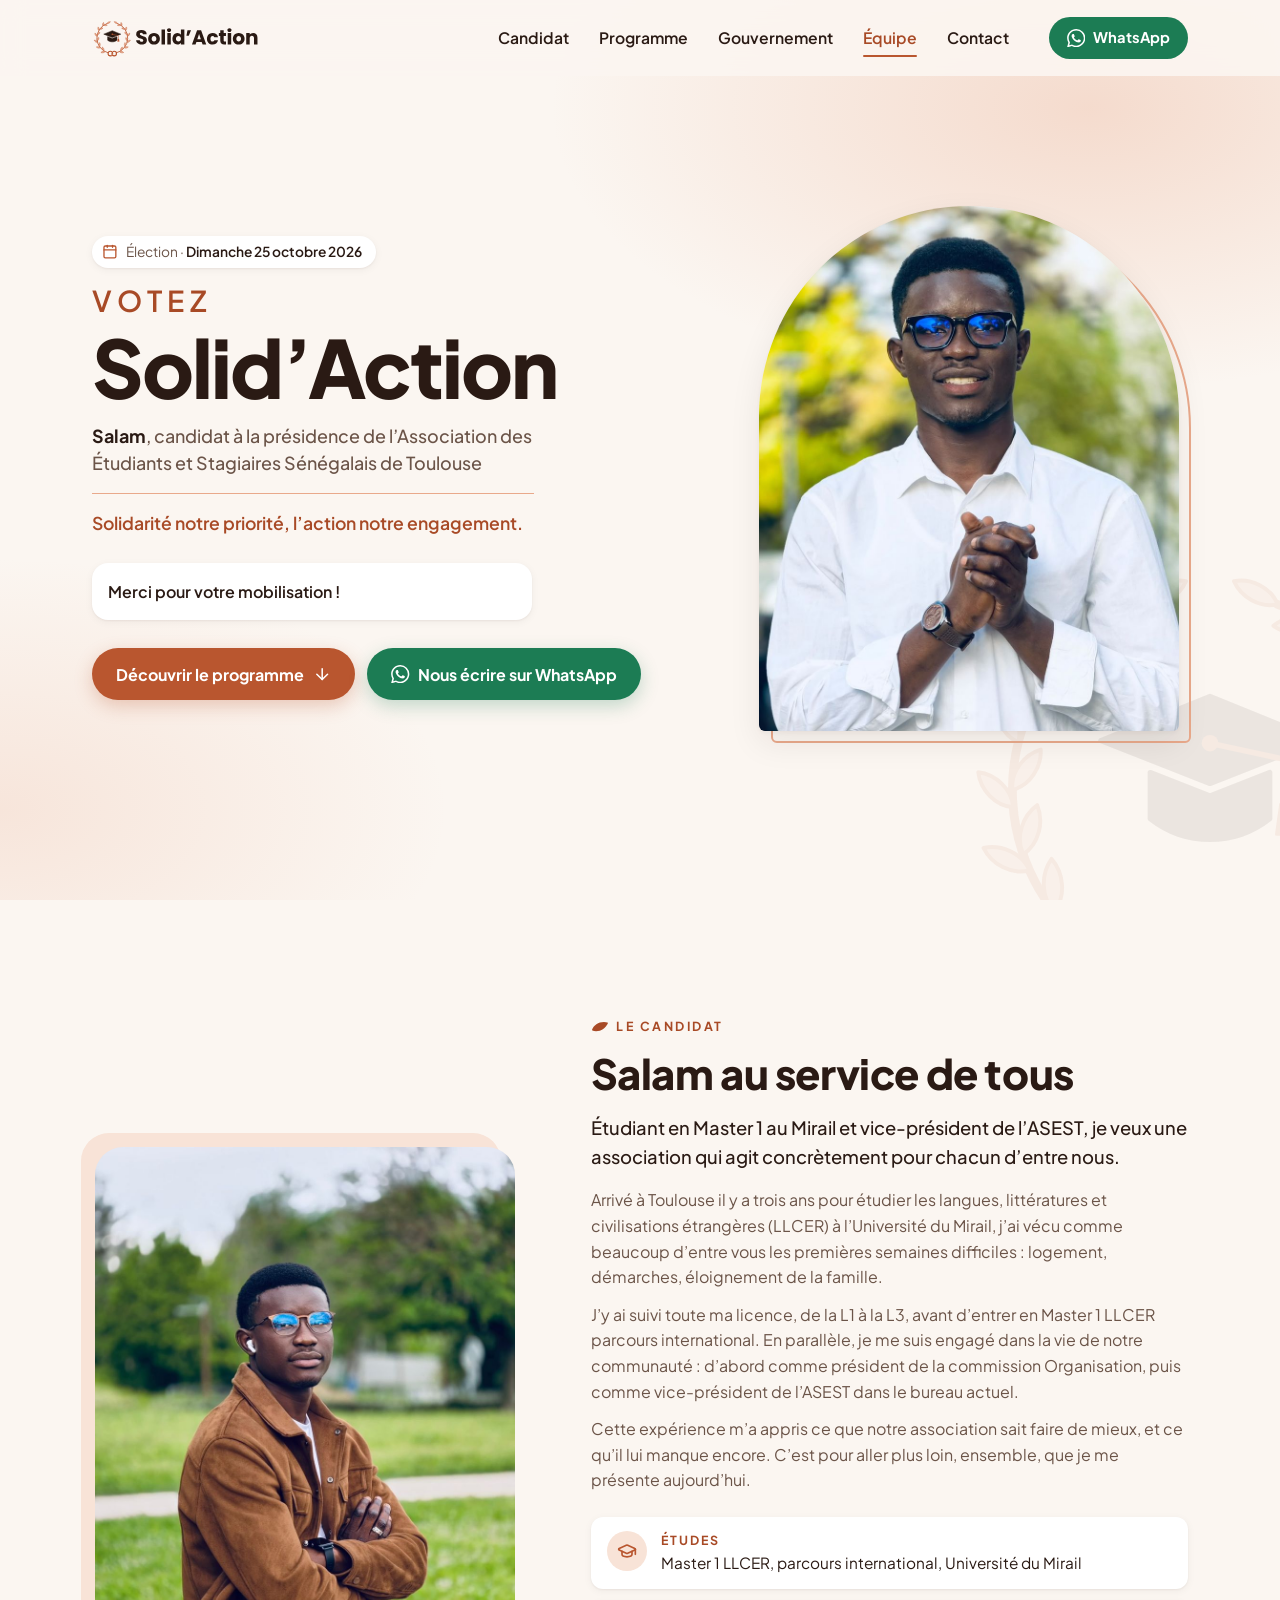
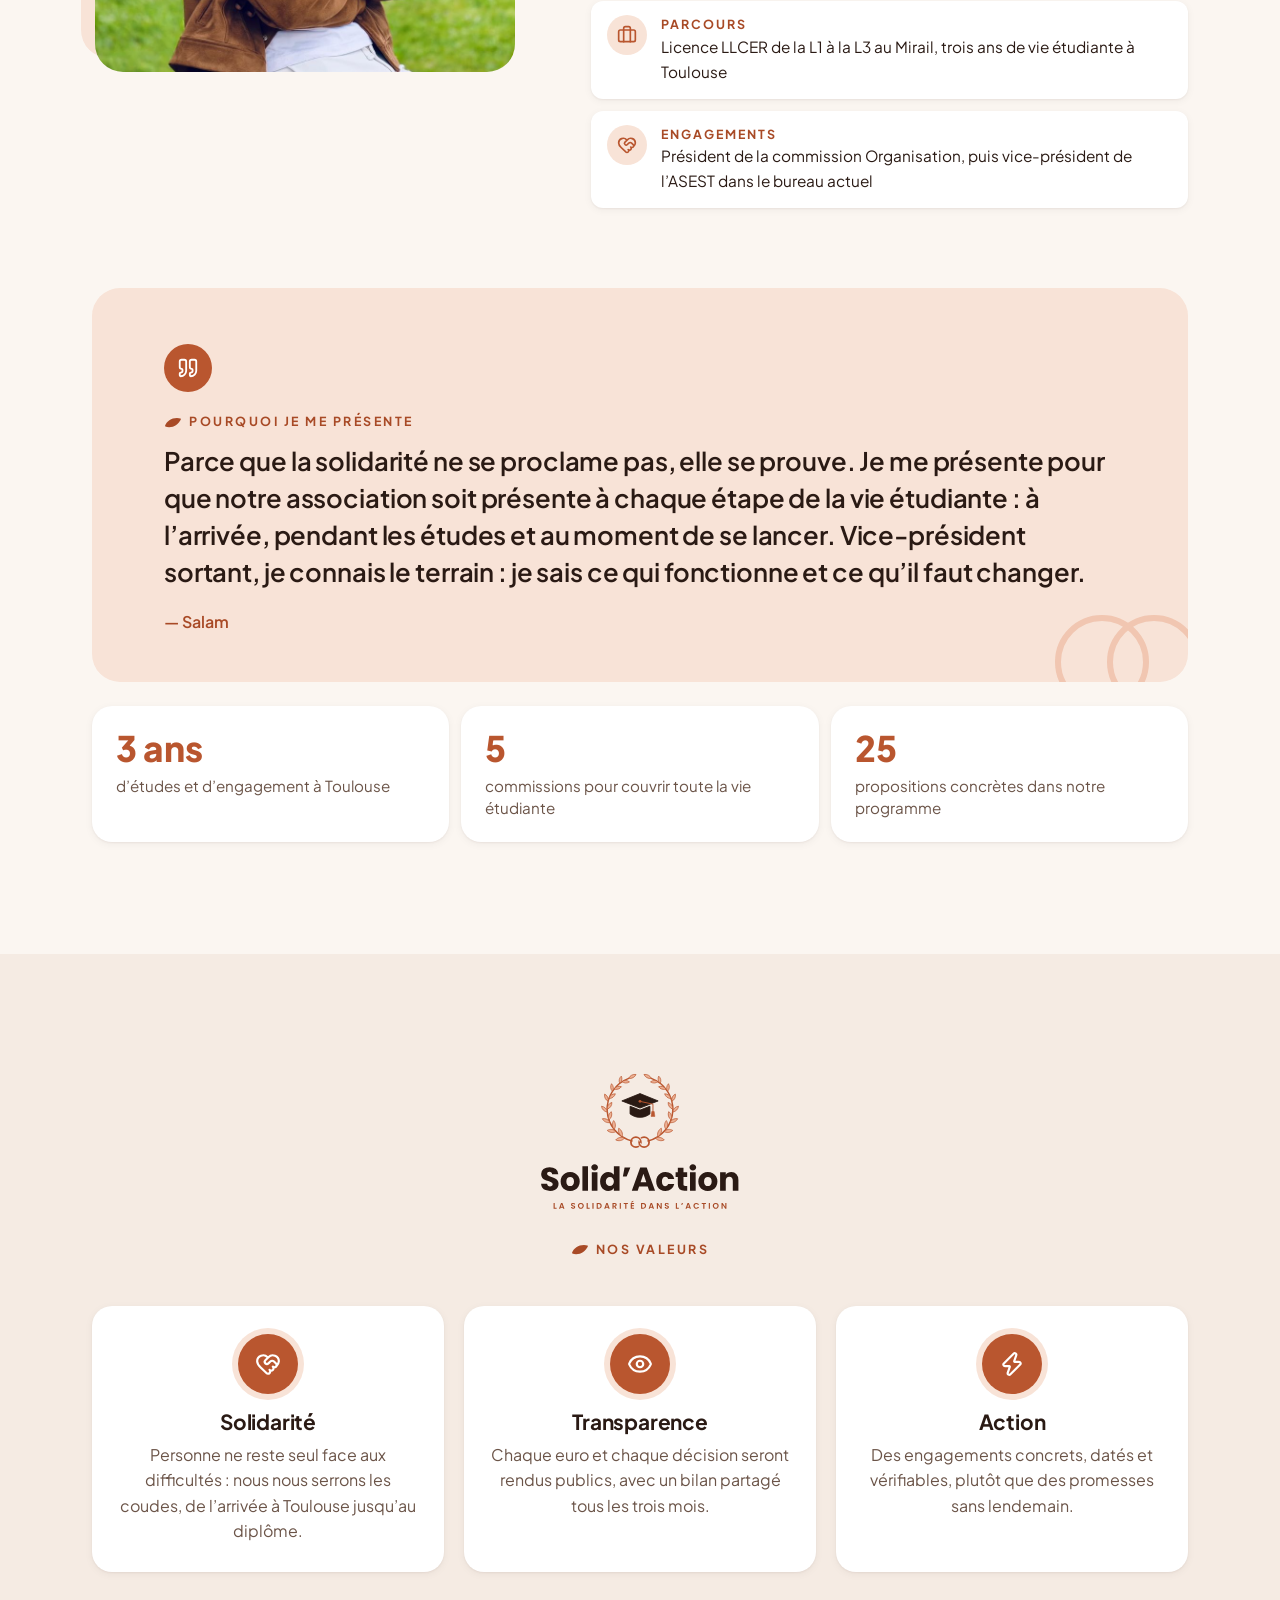
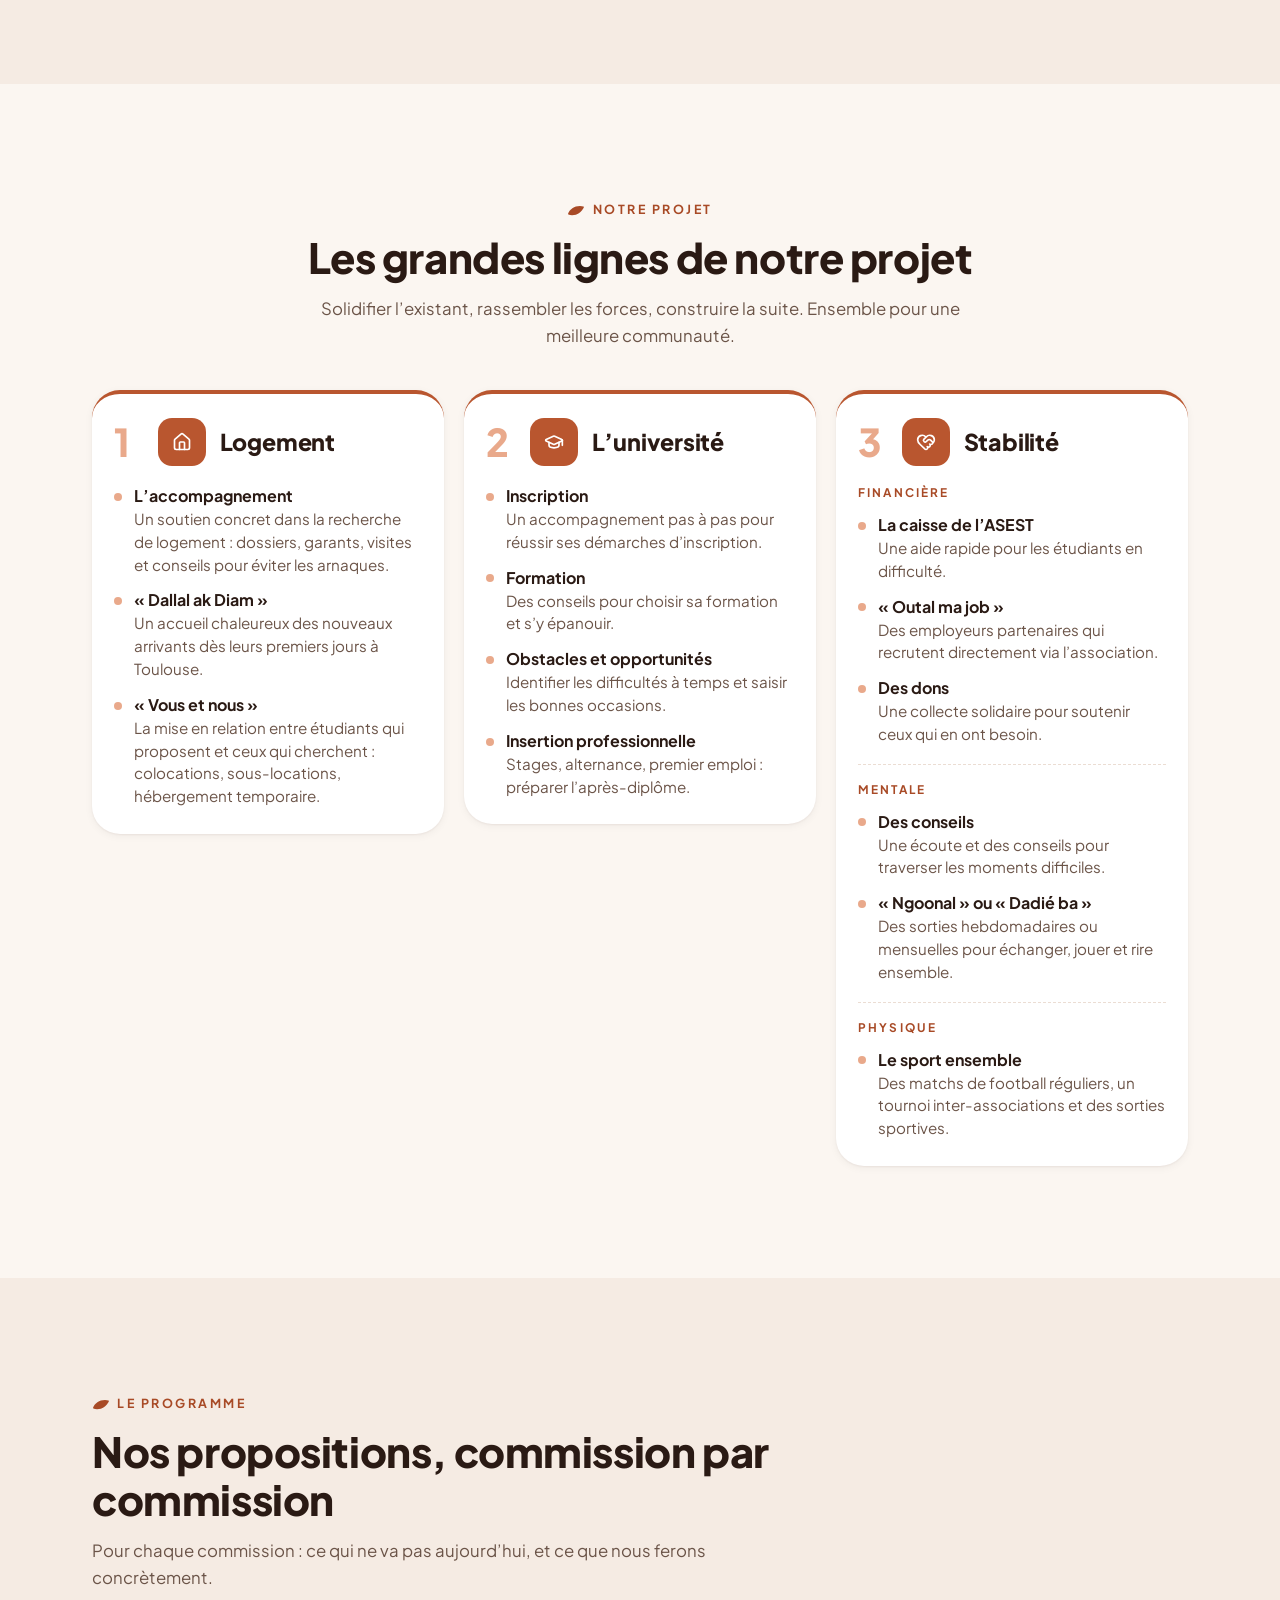
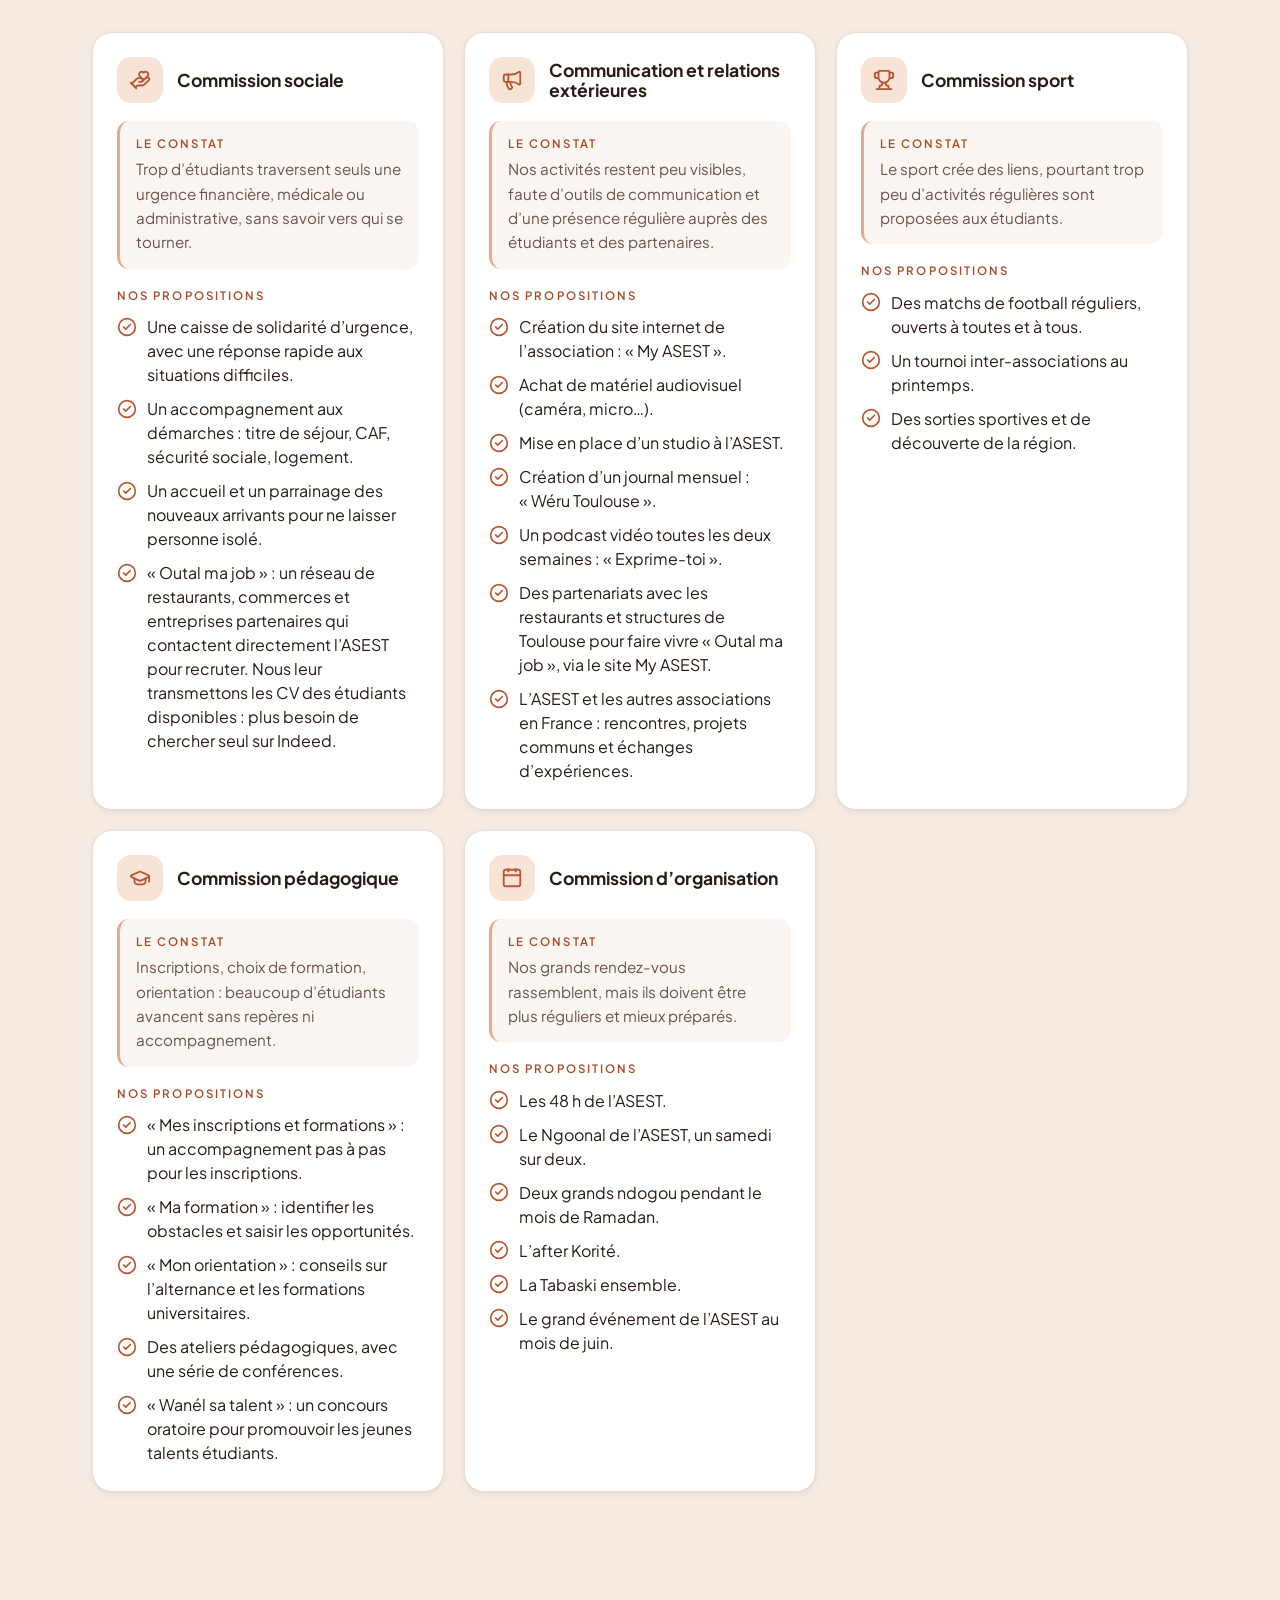
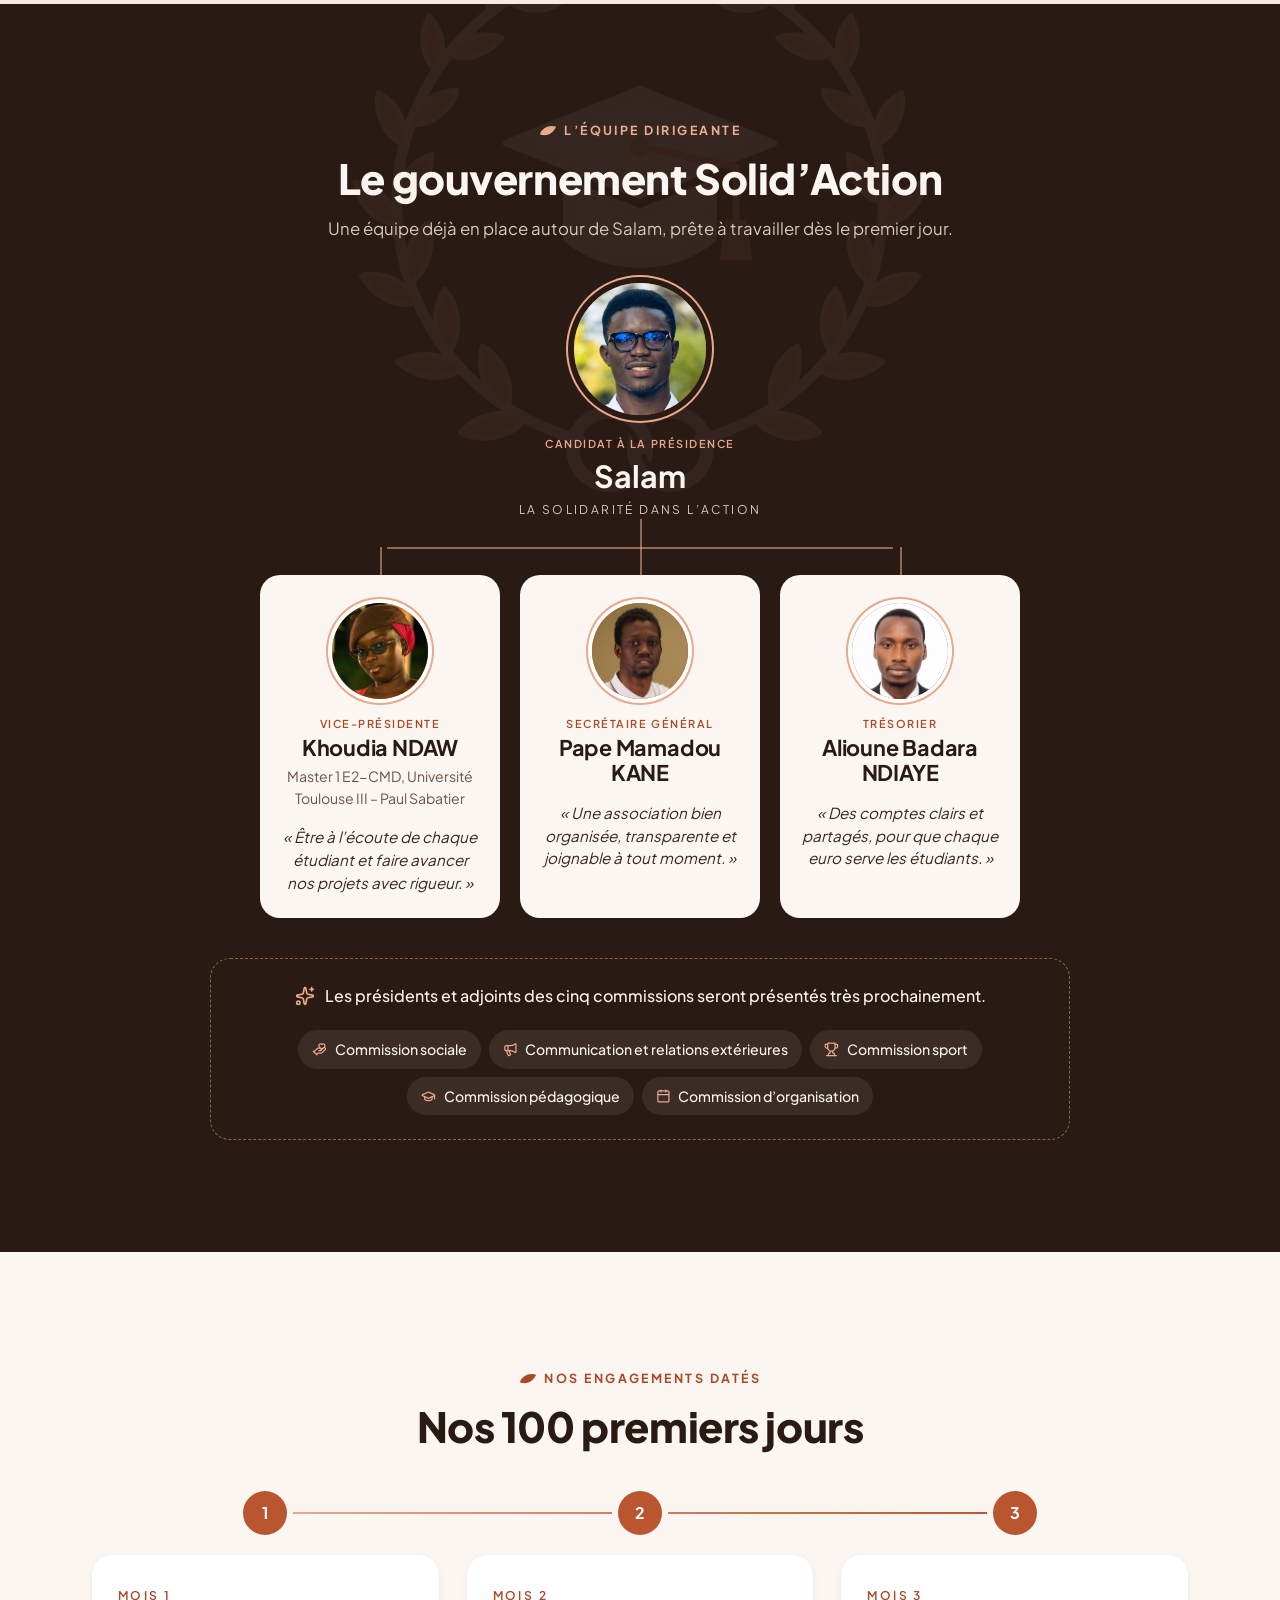
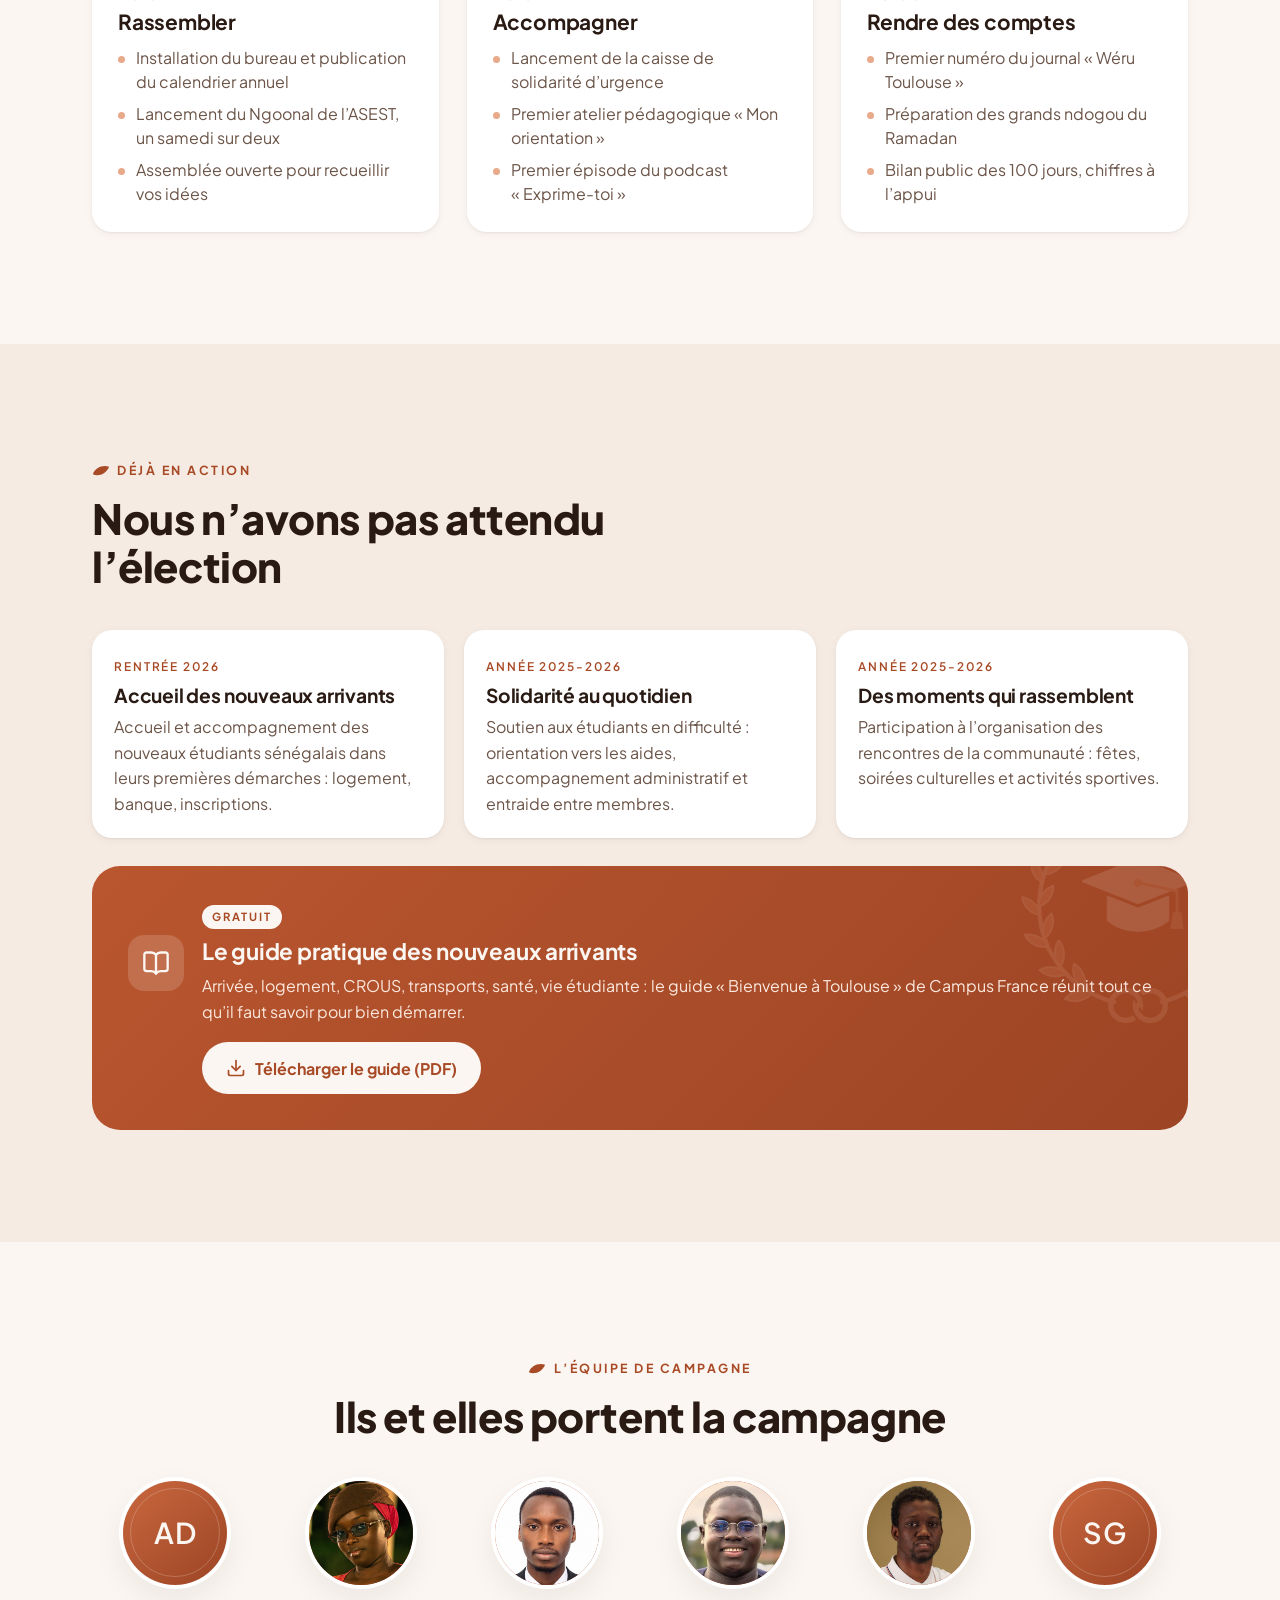
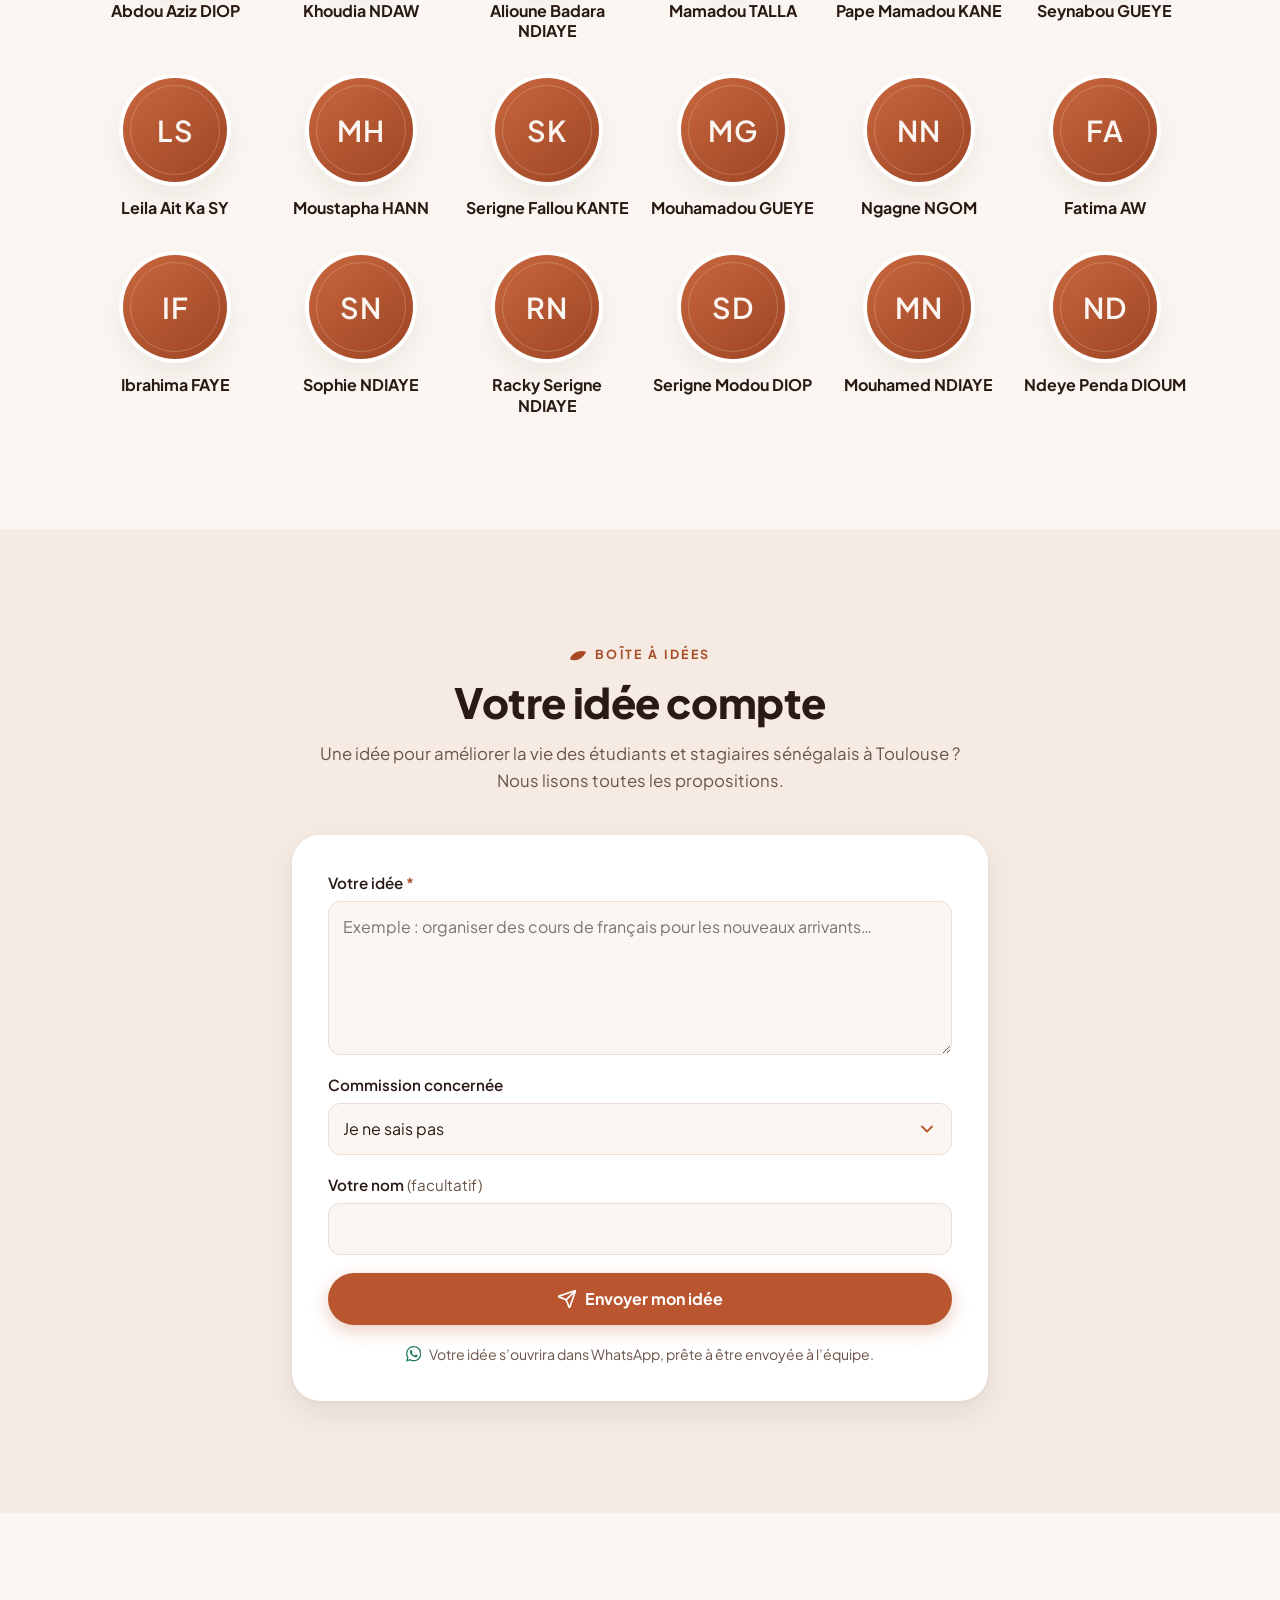
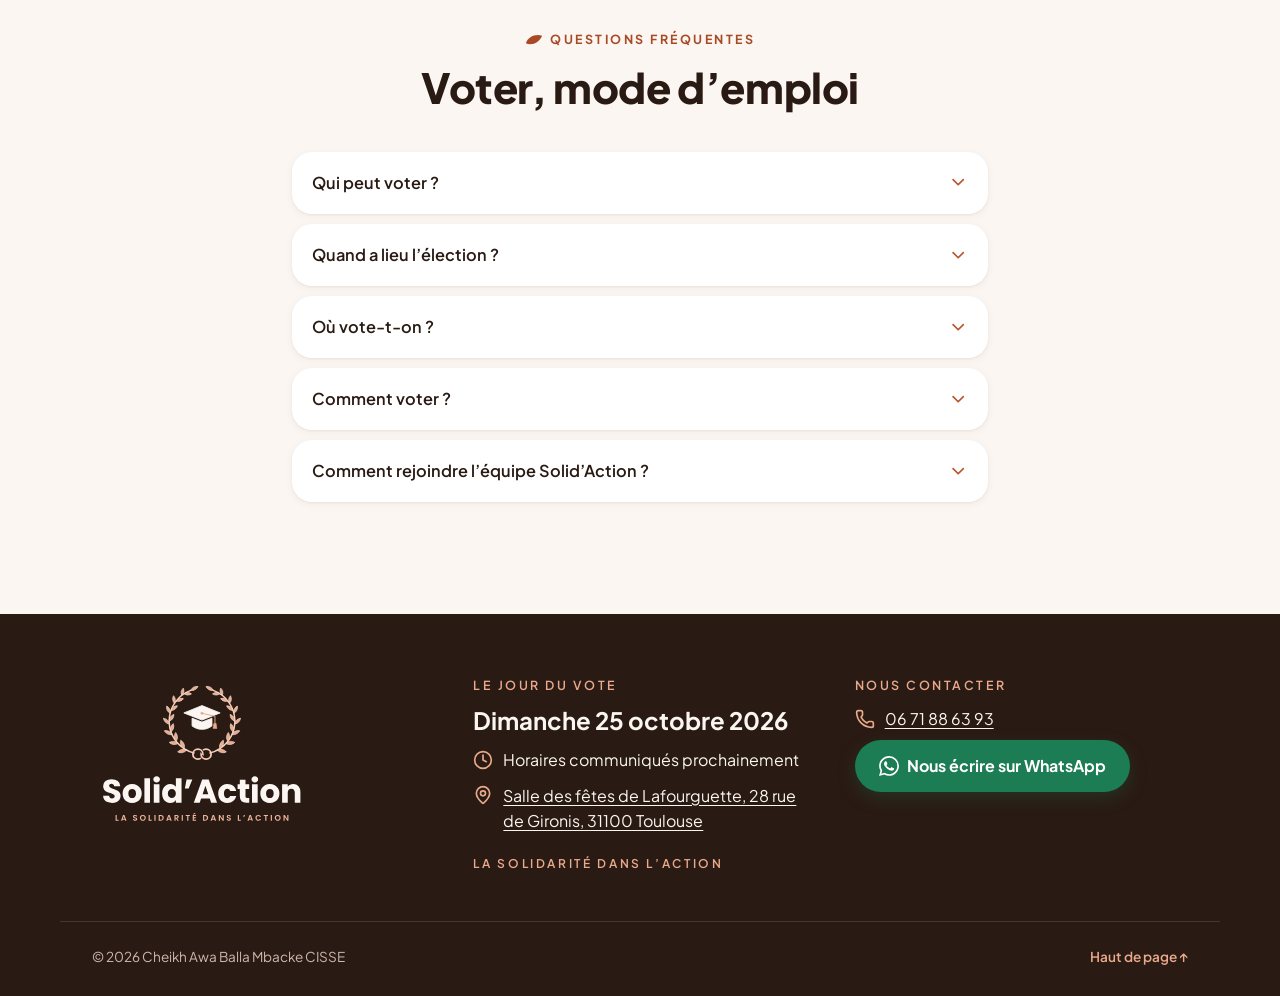
==== commit 5bade8ae: "Grandes lignes du projet, nouvelle devise et trésorier Alioune Badara NDIAYE - Section « Les grandes" ====
--- a/index.html
+++ b/index.html
@@ -29,7 +29,7 @@
 
   <link rel="preload" href="fonts/plus-jakarta-sans-latin-800-normal.woff2" as="font" type="font/woff2" crossorigin>
   <link rel="preload" href="fonts/plus-jakarta-sans-latin-400-normal.woff2" as="font" type="font/woff2" crossorigin>
-  <link rel="stylesheet" href="css/style.css?v=202609251416">
+  <link rel="stylesheet" href="css/style.css?v=202610161649">
   <!-- Le contenu est chargé tout de suite pour savoir si le site est ouvert ou en mode « Bientôt disponible » -->
   <!-- content.js est toujours rechargé à neuf : une modification du contenu est visible tout de suite -->
   <script>document.write('<script src="content.js?t=' + Date.now() + '"><\/script>');</script>
@@ -68,7 +68,7 @@
       <nav class="nav" id="menu" aria-label="Navigation principale">
         <ul>
           <li><a href="#candidat">Candidat</a></li>
-          <li><a href="#programme">Programme</a></li>
+          <li><a href="#axes">Programme</a></li>
           <li><a href="#gouvernement">Gouvernement</a></li>
           <li><a href="#equipe">Équipe</a></li>
           <li><a href="#contact">Contact</a></li>
@@ -92,7 +92,7 @@
           <p class="hero-devise" data-slogan></p>
           <div class="countdown" data-countdown aria-live="off"></div>
           <div class="hero-actions">
-            <a class="btn btn-primary" href="#programme">Découvrir le programme<span data-icon="bas"></span></a>
+            <a class="btn btn-primary" href="#axes">Découvrir le programme<span data-icon="bas"></span></a>
             <a class="btn btn-whatsapp" data-whatsapp href="#contact"><span data-icon="whatsapp"></span>Nous écrire sur WhatsApp</a>
           </div>
         </div>
@@ -129,8 +129,20 @@
       </div>
     </section>
 
-    <!-- 5. LE PROGRAMME -->
-    <section class="section" id="programme" aria-labelledby="programme-titre">
+    <!-- 5. LES GRANDES LIGNES DU PROJET -->
+    <section class="section" id="axes" aria-labelledby="axes-titre">
+      <div class="container">
+        <div class="section-head center reveal">
+          <p class="eyebrow">Notre projet</p>
+          <h2 id="axes-titre" class="section-title">Les grandes lignes de notre projet</h2>
+          <p class="section-intro" data-axes-intro></p>
+        </div>
+        <div class="axes" data-axes></div>
+      </div>
+    </section>
+
+    <!-- 6. LE PROGRAMME PAR COMMISSION -->
+    <section class="section section-soft" id="programme" aria-labelledby="programme-titre">
       <div class="container">
         <div class="section-head reveal">
           <p class="eyebrow">Le programme</p>
@@ -264,7 +276,7 @@
 
   <a class="wa-float" data-whatsapp href="#contact" aria-label="Nous écrire sur WhatsApp"><span data-icon="whatsapp"></span></a>
 
-  <script src="js/icones.js?v=202609251416"></script>
-  <script src="js/main.js?v=202609251416"></script>
+  <script src="js/icones.js?v=202610161649"></script>
+  <script src="js/main.js?v=202610161649"></script>
 </body>
 </html>
--- a/css/style.css
+++ b/css/style.css
@@ -317,6 +317,26 @@
 .valeur-icon .icon { width: 26px; height: 26px; }
 .valeur h3 { font-size: 1.3rem; margin-bottom: 8px; }
 .valeur p { color: var(--muted); }
+
+/* ==========================================================================
+   5 bis. LES GRANDES LIGNES DU PROJET
+   ========================================================================== */
+.axes { display: grid; gap: 16px; }
+.axe { background: var(--white); border-radius: var(--radius-lg); padding: 24px 22px 26px; box-shadow: var(--shadow-sm); border-top: 4px solid var(--terracotta); }
+.axe-head { display: flex; align-items: center; gap: 14px; margin-bottom: 18px; }
+.axe-num { font-family: var(--font-title); font-weight: 800; font-size: 2.4rem; line-height: 1; color: var(--peach); min-width: 1.1ch; }
+.axe-icon { display: grid; place-items: center; width: 48px; height: 48px; border-radius: 14px; background: var(--terracotta); color: var(--white); flex-shrink: 0; }
+.axe-head h3 { font-size: 1.45rem; font-weight: 800; }
+.axe-groupe + .axe-groupe { margin-top: 18px; padding-top: 16px; border-top: 1px dashed var(--line); }
+.axe-groupe-titre { font-family: var(--font-title); font-weight: 700; font-size: .74rem; letter-spacing: .18em; text-transform: uppercase; color: var(--terracotta-text); margin-bottom: 10px; }
+.axe-points { display: grid; gap: 12px; }
+.axe-points li { position: relative; padding-left: 20px; line-height: 1.5; }
+.axe-points li::before { content: ""; position: absolute; left: 0; top: .55em; width: 8px; height: 8px; border-radius: 50%; background: var(--peach); }
+.axe-points strong { display: block; font-family: var(--font-title); font-weight: 700; color: var(--brown); }
+.axe-points span { display: block; color: var(--muted); font-size: .95rem; }
+@media (min-width: 900px) {
+  .axes { grid-template-columns: repeat(3, 1fr); gap: 20px; align-items: start; }
+}
 
 /* ==========================================================================
    5. LE PROGRAMME (accordéon sur mobile)
